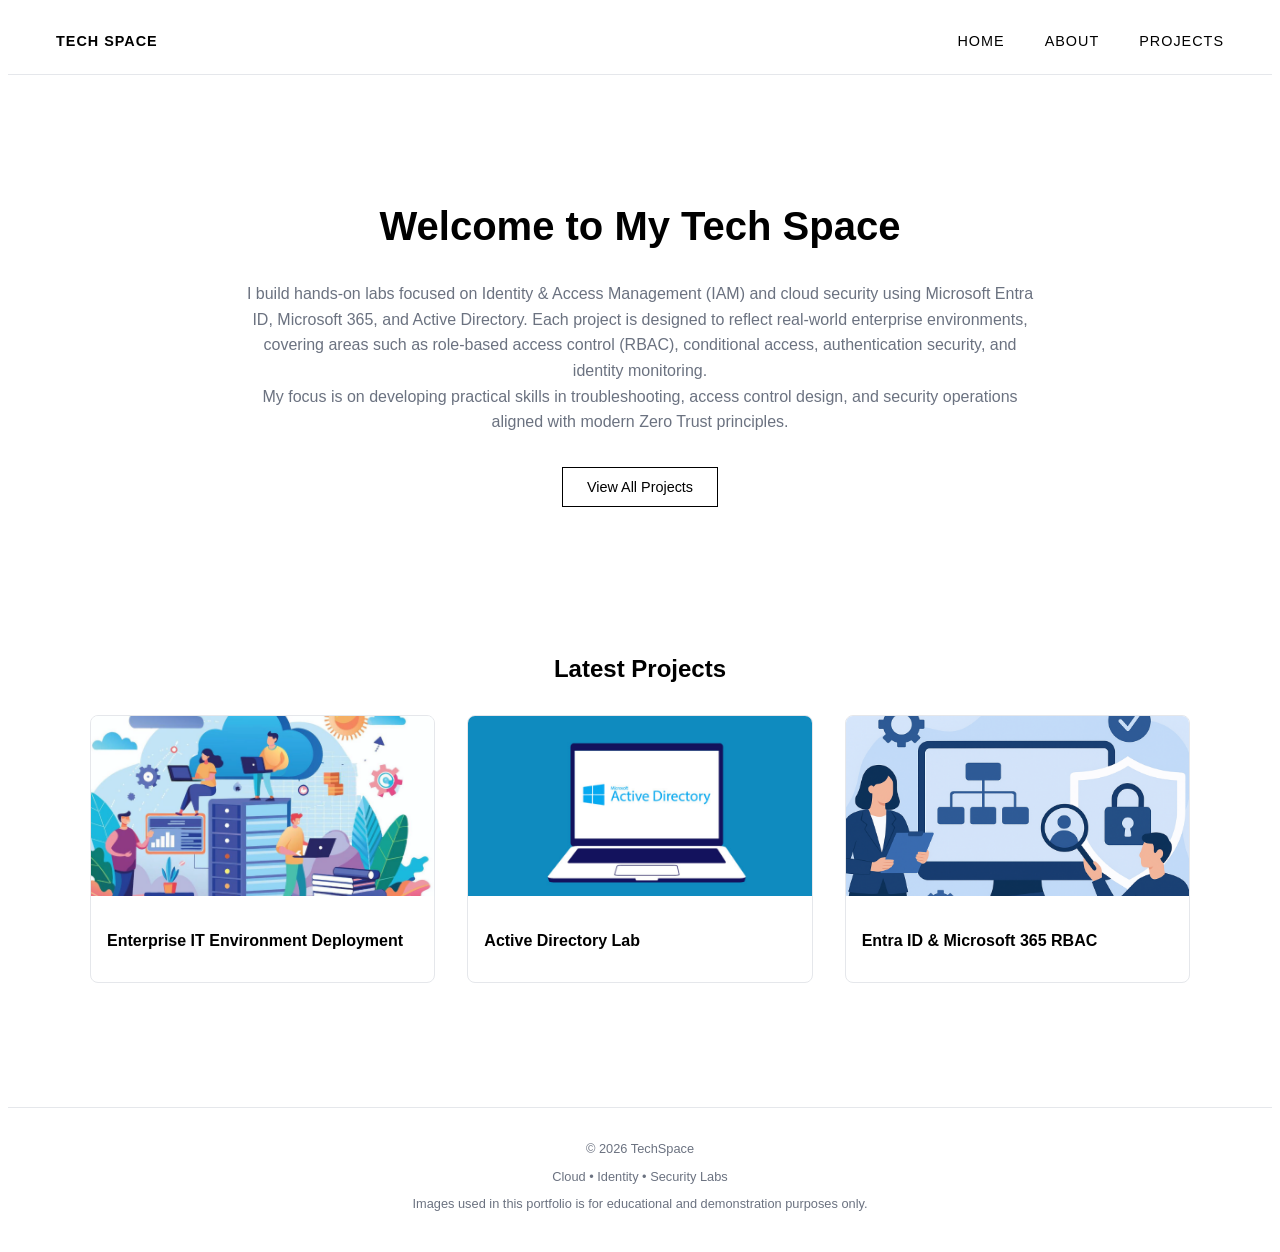
==== index.html @ bf812f7a "Update index.html" ====
<!DOCTYPE html>
<html lang="en">

<head>
  <meta charset="UTF-8">
  <meta name="viewport" content="width=device-width, initial-scale=1.0">
  <title>welcome to my tech space</title>
  <link rel="stylesheet" href="./css/style.css">
</head>

<body>


  <nav class="navbar">
    <div class="nav-container">

      <a href="index.html" class="logo">Tech Space</a>

      <ul>
        <li><a href="index.html">home</a></li>
        <li><a href="about.html">about</a></li>
        <li><a href="projects.html">projects</a></li>
        <!-- <li><a href="contact.html">contact</a></li> -->
      </ul>

    </div>
  </nav>



  <section class="home-hero">

    <h1 class="home-title">Welcome to My Tech Space</h1>

    <p class="home-intro">
    <p class="home-intro">
      I build hands-on labs focused on Identity & Access Management (IAM) and cloud security using Microsoft Entra ID,
      Microsoft 365, and Active Directory. Each project is designed to reflect real-world enterprise environments,
      covering areas such as role-based access control (RBAC), conditional access, authentication security, and identity
      monitoring.

      <br>My focus is on developing practical skills in troubleshooting, access control design, and security operations
      aligned with modern Zero Trust principles.
    </p>
    </p>

    <a href="projects.html" class="home-button">View All Projects</a>

  </section>


  <section class="home-projects">

    <h2>Latest Projects</h2>

    <div class="home-project-grid">

       <a href="enterprise-setup.html" class="home-project-card">
        <img src="./project cover/IT.png" alt="Enterprise IT Environment Deployment">
        <h3>Enterprise IT Environment Deployment</h3>
      </a>

      <a href="ad.html" class="home-project-card">
        <img src="./project cover/ad.png" alt="Active Directory">
        <h3>Active Directory Lab</h3>
      </a>

      <a href="m365.html" class="home-project-card">
        <img src="./project cover/rbac.png" alt="Microsoft Entra ID & Microsoft 365 Role-Based Access Control">
        <h3>Entra ID & Microsoft 365 RBAC</h3>
      </a>

      <!-- <a href="mfa.html" class="home-project-card">
        <img src="./mfa/img.png" alt="Multi-Factor Authentication (Entra ID)">
        <h3>Multi-Factor Authentication (Entra ID)</h3>
      </a> -->



    </div>

  </section>

  <footer class="site-footer">
    <p>© 2026 TechSpace</p>
    <p class="footer-sub">Cloud • Identity • Security Labs</p>
    <p class="site-disclaimer">
      Images used in this portfolio is for educational and demonstration purposes only.
  </footer>
</body>

</html>
---- css/style.css ----
header {
  font-size: 24px;
  text-align: center;
  padding: 10px;
}


/*footer*/
.site-footer {
  margin-top: 60px;
  padding: 20px;
  text-align: center;
  font-size: 0.8rem;
  color: #6b7280;
  border-top: 1px solid #e5e7eb;
}

/* NAVBAR */
.navbar {
  background-color: #ffffff;
  border-bottom: 1px solid #e5e7eb;
  padding: 1.5rem 3rem;
  position: sticky;
  top: 0;
  z-index: 100;
}

.nav-container {
  max-width: 1200px;
  margin: 0 auto;
  display: flex;
  justify-content: space-between;
  align-items: center;
}

/* Logo */
.logo {
  text-decoration: none;
  color: black;
  font-size: 1.2rem;
  font-weight: 600;
  letter-spacing: 1px;
}

/* Nav links */
.navbar ul {
  list-style: none;
  display: flex;
  gap: 2.5rem;
  margin: 0;
  padding: 0;
}

.navbar a {
  text-decoration: none;
  color: black;
  font-size: 0.9rem;
  letter-spacing: 1px;
  text-transform: uppercase;
  transition: 0.2s ease;
}

.navbar a:hover {
  opacity: 0.6;
}

.logo {
  font-weight: 700;
  font-size: 1.3rem;
  letter-spacing: 2px;
}



.grid-container {
  display: grid;
  grid-template-columns: repeat(4, 1fr);
  grid-template-rows: repeat(4, auto);
  gap: 20px;
  /* Adjust the space between grid items */
  padding: 10px;
}

.grid-item img {
  width: 100%;
  height: auto;
  display: block;
  border-radius: 8px;
  /* Optional: add rounded corners to images */
  border: 2px solid #333;
  /* This adds a 2px solid border around each image */
  padding: 5px;
  /* Optional: add padding inside the border */
}


.season-grid {
  display: grid;
  grid-template-columns: repeat(2, 1fr);
  gap: 20px;
  padding: 20px;
  text-align: center;
}

.season-box {
  padding: 10px;
  border-radius: 8px;
  /* overflow: hidden; */
  /* position: relative; */
  box-shadow: rgba(0, 0, 0, 0.15) 6px 8px 15px 0px;
}

.season-box:hover {
  box-shadow: rgba(255, 255, 255, 0.15)6px 8px 15px 0px;
}


h2 h1 {
  font-size: 6rem;
  font-family: Verdana;
  color: rgb(0, 0, 0);

}

.caption {
  position: absolute;
  bottom: 10px;
  left: 0;
  width: 100%;
  text-align: center;
  background-color: rgba(0, 0, 0, 0.5);
  color: rgb(255, 255, 255);
  padding: 5px 0;
  font-size: 18px;
  border-bottom-left-radius: 8px;
  border-bottom-right-radius: 8px;
}

.season-box a {
  text-decoration: none;
  color: #555;
}




/* callrules */
/* header */
.page-overview {
  max-width: 900px;
  margin: 2.5rem auto 2rem;
  padding-bottom: 1.5rem;
  border-bottom: 1px solid #e5e7eb;
}


.page-overview h1 {
  /* big title for call guide page */
  font-size: 2.2rem;
  font-weight: 600;
  color: #111827;
  margin-bottom: 0.8rem;
}

.page-overview p {
  font-size: 1rem;
  line-height: 1.6;
  color: #374151;
  margin-bottom: 0.75rem;
}

.overview-note {
  font-size: 0.85rem;
  color: #6b7280;
}


.recipes-title {
  /* section title for call handle gudie */
  text-align: center;
  margin-bottom: 2rem;
  font-size: 2.0rem;
}

.guide-container {
  display: grid;
  grid-template-columns: repeat(auto-fit, minmax(340px, 1fr));
  gap: 1.5rem;
  padding: 0 1rem;
}

.guide-card {
  background: #ffffff;
  border-radius: 12px;
  padding: 1.5rem;
  box-shadow: 0 8px 20px rgba(0, 0, 0, 0.08);
  transition: transform 0.2s ease, box-shadow 0.2s ease;
}

.guide-card:hover {
  transform: translateY(-5px);
  box-shadow: 0 12px 28px rgba(0, 0, 0, 0.12);

}

.guide-card h3 {
  margin-bottom: 0.75rem;
  color: #2c3e50;
}

.guide-card p {
  color: #555;
  line-height: 1.6;
  font-size: 0.95rem;
}

.bullets {
  color: #555;
  line-height: 1.6;
  font-size: 0.95rem;
}





/* Operating system */
.os-section {
  padding: 3rem 1rem;
  max-width: 1200px;
  margin: 0 auto;
}


.section-title {
  /* section title for OS */
  text-align: center;
  margin-bottom: 0.5rem;
  font-size: 2.0rem;
}

.section-intro {
  text-align: center;
  max-width: 720px;
  margin: 0 auto 2rem;
  color: #555;
  line-height: 1.6;
}

.os-subtitle {
  font-size: 1.4rem;
  margin-bottom: 1.5rem;
  color: #2c3e50;
}

/* Grid */
.os-grid {
  display: grid;
  grid-template-columns: repeat(auto-fit, minmax(260px, 1fr));
  gap: 1.75rem;
}

/* Card */
.os-card {
  background: #ffffff;
  border-radius: 14px;
  padding: 1.25rem;
  box-shadow: 0 8px 22px rgba(0, 0, 0, 0.08);
  transition: transform 0.2s ease, box-shadow 0.2s ease;
}

.os-card:hover {
  transform: translateY(-5px);
  box-shadow: 0 14px 30px rgba(0, 0, 0, 0.12);
}

.os-card img {
  width: 100%;
  border-radius: 10px;
  margin-bottom: 1rem;
}

.os-card h4 {
  margin-bottom: 0.5rem;
  color: #2c3e50;
}

.os-card p {
  font-size: 0.9rem;
  line-height: 1.6;
  color: #555;
  margin-bottom: 0.75rem;
}

/* Tag */
.os-tag {
  display: inline-block;
  font-size: 0.75rem;
  padding: 0.35rem 0.6rem;
  background: #ffffff;
  border-radius: 999px;
  color: #333;
}


/* mac os and ios */
/* Lists inside cards */
.os-list {
  margin: 0.75rem 0 0.75rem 1rem;
  padding: 0;
  font-size: 0.85rem;
  color: #555;
}

.os-list li {
  margin-bottom: 0.4rem;
  line-height: 1.4;
}

/* hardware */

.hardware-section {
  padding: 3rem 1rem;
  max-width: 1200px;
  margin: 0 auto;
}

.hardware-grid {
  display: grid;
  grid-template-columns: repeat(auto-fit, minmax(280px, 1fr));
  gap: 2rem;
}

/* Hardware card */
.hardware-card {
  background: #ffffff;
  border-radius: 16px;
  padding: 1.5rem;
  box-shadow: 0 10px 26px rgba(0, 0, 0, 0.08);
  transition: transform 0.2s ease, box-shadow 0.2s ease;
}

.hardware-card:hover {
  transform: translateY(-6px);
  box-shadow: 0 16px 34px rgba(0, 0, 0, 0.12);
}

.hardware-card img {
  width: 100%;
  border-radius: 12px;
  margin-bottom: 1rem;
}

.hardware-card h4 {
  margin-bottom: 0.6rem;
  color: #2c3e50;
}

.hardware-card p {
  font-size: 0.9rem;
  line-height: 1.6;
  color: #555;
  margin-bottom: 0.75rem;
}

/* Storage list */
.hardware-list {
  margin: 0.5rem 0 0 1.1rem;
  font-size: 0.9rem;
  color: #555;
}

.hardware-list li {
  margin-bottom: 0.5rem;
}


/* ticketing system */
.incident-section {
  padding: 3rem 1rem;
  max-width: 1200px;
  margin: 0 auto;
}

.incident-card {
  background: #ffffff;
  border-radius: 16px;
  padding: 2rem;
  box-shadow: 0 12px 30px rgba(0, 0, 0, 0.08);
}

.incident-title {
  margin-bottom: 1.5rem;
  color: #2c3e50;
}

/* Metadata grid */
.incident-grid {
  display: grid;
  grid-template-columns: repeat(auto-fit, minmax(240px, 1fr));
  gap: 0.75rem 1.5rem;
  font-size: 0.9rem;
  margin-bottom: 2rem;
}

/* Blocks */
.incident-block {
  margin-bottom: 1.8rem;
}

.incident-block h4 {
  margin-bottom: 0.4rem;
  color: #2c3e50;
}

.incident-block p,
.incident-block li {
  font-size: 0.9rem;
  line-height: 1.6;
  color: #555;
}

/* Lists */
.incident-block ul {
  margin-left: 1.2rem;
}

/* Special sections */
.customer-visible {
  background: #f3f9fb;
  padding: 1rem;
  border-radius: 12px;
}

.work-notes {
  background: #ebf8fd;
  padding: 1rem;
  border-radius: 12px;

}

.resolution {
  background: #eef9fd;
  padding: 1rem;
  border-radius: 12px;

}

/* Final state */
.incident-status {
  text-align: right;
  font-weight: 600;
}

.incident-status span {
  color: #118a5f;
}

.coming-soon {
  min-height: 60vh;
  display: flex;
  flex-direction: column;
  justify-content: center;
  align-items: center;
  text-align: center;
}

.coming-soon h1 {
  font-size: 3rem;
  font-weight: 600;
  letter-spacing: 2px;
  margin-bottom: 0.5rem;
}

.coming-soon p {
  font-size: 0.95rem;
  color: #6b7280;
}



/* active directory */


.ad-lab {
  max-width: 1000px;
  margin: 0 auto;
  padding: 4rem 1.5rem;
}

.lab-title {
  text-align: center;
  margin-bottom: 3rem;
  font-size: 2rem;
}

.lab-card {
  border: 1px solid #e5e7eb;
  border-radius: 8px;
  padding: 2rem;
  margin-bottom: 2.5rem;
  background: #ffffff;
  transition: 0.2s ease;
}

.lab-card:hover {
  box-shadow: 0 5px 20px rgba(0, 0, 0, 0.05);
}

.lab-card h2 {
  margin-bottom: 1rem;
  font-size: 1.3rem;
}

.lab-card p {
  margin-bottom: 1rem;
  line-height: 1.6;
  color: #374151;
}

.lab-gallery {
  display: grid;
  grid-template-columns: repeat(auto-fit, minmax(220px, 1fr));
  gap: 1rem;
  margin-top: 1rem;
}

.lab-gallery img {
  width: 100%;
  border-radius: 6px;
  border: 1px solid #e5e7eb;
}

code {
  display: inline-block;
  background: #f3f4f6;
  padding: 0.4rem 0.6rem;
  border-radius: 4px;
  font-size: 0.85rem;
  margin-right: 0.5rem;
}




/* 3-column layout */
.gpo-simple {
  display: grid;
  grid-template-columns: repeat(3, 1fr);
  gap: 1rem;
  margin: 1.5rem 0;
}

/* Individual box */
.gpo-item {
  border: 1px solid #e5e7eb;
  border-radius: 6px;
  padding: 1rem;
  background: #def8ff;
  min-height: 120px;
}


.gpo-item h4 {
  font-size: 0.95rem;
  margin-bottom: 0.5rem;
}

.gpo-item p {
  font-size: 0.9rem;
  color: #000000;
  line-height: 1.5;
}

/* Highlight box */
.gpo-highlight {
  background: #f3f4f6;
  padding: 0.7rem 1rem;
  border-radius: 6px;
  display: inline-block;
  margin: 1rem 0;
  font-weight: 500;
}

/* Responsive fallback */
@media (max-width: 900px) {
  .gpo-simple {
    grid-template-columns: 1fr;
  }
}


/* Lightbox background */
.lightbox {
  display: none;
  position: fixed;
  z-index: 999;
  padding-top: 60px;
  left: 0;
  top: 0;
  width: 100%;
  height: 100%;
  background-color: rgba(0, 0, 0, 0.85);
}

/* Enlarged image */
.lightbox-content {
  display: block;
  margin: auto;
  max-width: 85%;
  max-height: 80%;
  border-radius: 6px;
}

/* Close button */
.lightbox-close {
  position: absolute;
  top: 20px;
  right: 40px;
  color: #ffffff;
  font-size: 35px;
  font-weight: 300;
  cursor: pointer;
}

/* Cursor pointer on thumbnails */
.lab-gallery img {
  cursor: pointer;
  transition: 0.2s ease;
}

.lab-gallery img:hover {
  opacity: 0.85;
}


/*project section*/
.projects-page {
  max-width: 1100px;
  margin: 0 auto;
  padding: 4rem 1.5rem;
  text-align: center;
}

.projects-title {
  font-size: 2rem;
  margin-bottom: 0.5rem;
}

.projects-subtitle {
  color: #6b7280;
  font-size: 0.9rem;
  margin-bottom: 3rem;
}

.projects-grid {
  display: grid;
  grid-template-columns: repeat(auto-fit, minmax(250px, 1fr));
  gap: 2rem;
}

.project-card {
  text-decoration: none;
  color: black;
  border: 1px solid #e5e7eb;
  border-radius: 8px;
  overflow: hidden;
  transition: 0.3s ease;
  background: white;
}

.project-card img {
  width: 100%;
  height: 180px;
  object-fit: cover;
}

.project-card h3 {
  padding: 1rem;
  font-size: 1rem;
}

.project-card:hover {
  transform: translateY(-5px);
  box-shadow: 0 10px 25px rgba(0, 0, 0, 0.05);
}

.back-link {
  display: inline-block;
  margin-bottom: 2rem;
  font-size: 0.85rem;
  text-decoration: none;
  color: #6b7280;
}

.back-link:hover {
  color: black;
}






/* back to project */
.back-link {
  display: inline-block;
  margin-bottom: 2rem;
  font-size: 0.85rem;
  text-decoration: none;
  color: #6b7280;
  transition: 0.2s ease;
}

.back-link:hover {
  color: black;
}

/*home page*/
/* HERO SECTION */
.home-hero {
  text-align: center;
  padding: 6rem 1.5rem 4rem 1.5rem;
  max-width: 800px;
  margin: 0 auto;
}

.home-title {
  font-size: 2.5rem;
  margin-bottom: 1rem;
}

.home-intro {
  font-size: 1rem;
  color: #6b7280;
  line-height: 1.6;
  margin-bottom: 2rem;
}

.home-button {
  display: inline-block;
  padding: 0.7rem 1.5rem;
  border: 1px solid black;
  text-decoration: none;
  color: black;
  font-size: 0.9rem;
  transition: 0.2s ease;
}

.home-button:hover {
  background: black;
  color: white;
}

/* LATEST PROJECTS */
.home-projects {
  max-width: 1100px;
  margin: 0 auto;
  padding: 4rem 1.5rem;
}

.home-projects h2 {
  text-align: center;
  margin-bottom: 2rem;
}

.home-project-grid {
  display: grid;
  grid-template-columns: repeat(auto-fit, minmax(250px, 1fr));
  gap: 2rem;
}

.home-project-card {
  text-decoration: none;
  color: black;
  border: 1px solid #e5e7eb;
  border-radius: 8px;
  overflow: hidden;
  transition: 0.25s ease;
  background: white;
}

.home-project-card img {
  width: 100%;
  height: 180px;
  object-fit: cover;
}

.home-project-card h3 {
  padding: 1rem;
  font-size: 1rem;
}

.home-project-card:hover {
  transform: translateY(-5px);
  box-shadow: 0 10px 20px rgba(0, 0, 0, 0.05);
}






/*mfa*/
.project-container {
  max-width: 1000px;
  margin: auto;
  padding: 3rem 1.5rem;
}

.project-title {
  font-size: 2rem;
  margin-bottom: 1rem;
}

.project-intro {
  color: #6b7280;
  margin-bottom: 5px;
  /* controls space under paragraph */
  line-height: 1.6;
}

.project-section h2 {
  margin-top: 0;
  /* removes extra space above heading */
}

.project-card {
  background: white;
  border: 1px solid #e5e7eb;
  border-radius: 8px;
  padding: 2rem;
  margin-bottom: 2rem;
}

.security-list {
  padding-left: 1.2rem;
  line-height: 1.7;
}

.steps-list {
  padding-left: 1.2rem;
  line-height: 1.7;
}

.mfa-grid {
  display: grid;
  grid-template-columns: repeat(3, 1fr);
  gap: 1rem;
  margin-top: 1rem;
}

.mfa-box {
  border: 1px solid #e5e7eb;
  padding: 1rem;
  border-radius: 6px;
  background: #fafafa;
}




/* BIG OUTER CARD */
.mfa-section {
  max-width: 900px;
  margin: 30px auto;
  padding: 25px;
  background: white;
  border: 1px solid #e5e7eb;
  border-radius: 12px;
}

/* GRID INSIDE CARD */
.mfa-gallery {
  display: grid;
  grid-template-columns: repeat(auto-fit, minmax(220px, 1fr));
  gap: 20px;
  margin-top: 15px;
}

/* SMALL CARD (each image) */
.mfa-card {
  background: #ffffff;
  border: 1px solid #e5e7eb;
  border-radius: 10px;
  padding: 12px;
  transition: 0.2s ease;
}

.mfa-card:hover {
  transform: translateY(-4px);
  box-shadow: 0 10px 20px rgba(0, 0, 0, 0.06);
}

/* IMAGE */
.mfa-card img {
  width: 100%;
  height: 180px;
  object-fit: cover;
  border-radius: 6px;
  display: block;
}

/* CAPTION */
.mfa-caption {
  font-size: 0.85rem;
  color: #6b7280;
  margin-top: 8px;
  text-align: center;
  line-height: 1.4;
}






/* MS365 PAGE */

/* Fix spacing between intro and first section */
.project-container {
  margin-bottom: 10px;
}

.project-section:first-of-type {
  margin-top: 10px;
}

/* Role cards */
.role-grid {
  display: grid;
  grid-template-columns: repeat(4, 1fr);
  gap: 15px;
  margin-top: 20px;
}

.role-card {
  border: 1px solid #e5e7eb;
  padding: 15px;
  border-radius: 8px;
  background: white;
}

.role-card h4 {
  margin-bottom: 5px;
}

/* Scenario box */
.scenario-box {
  border: 1px solid #e5e7eb;
  padding: 20px;
  border-radius: 8px;
  background: #f9fafb;
  text-align: center;
  line-height: 1.8;
  margin-top: 20px;
}

/* Images */
.lab-gallery img {
  width: 100%;
  max-width: 700px;
  height: auto;
  display: block;
  margin: 0 auto;
  object-fit: cover;
  border-radius: 6px;
}

/* Section layout */
.project-section {
  max-width: 950px;
  margin: 60px auto;
  padding: 0 20px;
}

.project-section p {
  max-width: 800px;
  line-height: 1.6;
}


figcaption {
  text-align: center;
  color: #374151;
  font-size: 0.9rem;
  margin-top: 8px;
  background: #f9fafb;
  padding: 6px 10px;
  border-radius: 6px;
  display: inline-block;
}










/* BACKGROUND */
body {
  background: #ffffff;
  font-family: Arial, sans-serif;
}


/* HEADER */
.project-container {
  max-width: 900px;
  margin: 60px auto 20px;
  padding: 0 20px;
}

.project-title {
  font-size: 2rem;
  margin-bottom: 10px;
}

.project-intro {
  color: #6b7280;
  line-height: 1.6;
}


/* SECTION CARDS */
.project-section {
  max-width: 900px;
  margin: 20px auto;
  padding: 25px;
  background: white;
  border: 1px solid #e5e7eb;
  border-radius: 12px;
}


/* TITLES */
.project-section h2 {
  margin-bottom: 15px;
}


/* LISTS */
.bullet-list {
  padding-left: 18px;
  line-height: 1.6;
}

.bullet-list li {
  margin-bottom: 6px;
}


/* ROLE GRID */
.role-grid {
  display: grid;
  grid-template-columns: repeat(auto-fit, minmax(220px, 1fr));
  gap: 15px;
  margin-top: 15px;
}

.role-card {
  border: 1px solid #e5e7eb;
  padding: 15px;
  border-radius: 8px;
  background: #fafafa;
}


/* POLICY BOX */
.policy-box {
  border: 1px solid #e5e7eb;
  padding: 15px;
  border-radius: 8px;
  background: #f3f4f6;
  line-height: 1.8;
}


/* IMAGE GRID */
.lab-gallery {
  margin-top: 15px;
  display: grid;
  grid-template-columns: repeat(auto-fit, minmax(220px, 1fr));
  gap: 15px;
}


/* IMAGES */
.lab-gallery img {
  width: 100%;
  height: 200px;
  object-fit: cover;
  border-radius: 8px;
  cursor: pointer;
  transition: 0.2s;
}

.lab-gallery img:hover {
  transform: scale(1.03);
}


/* BACK LINK */
.back-link {
  display: inline-block;
  margin-bottom: 20px;
  text-decoration: none;
  color: black;
}



/*About Page*/

/* =========================
   ABOUT PAGE (ISOLATED)
========================= */

.about-page {
  max-width: 900px;
  margin: 0 auto;
  padding: 4rem 1.5rem;
}

/* HERO */
.about-hero {
  text-align: center;
  margin-bottom: 3rem;
}

.about-title {
  font-size: 2.5rem;
  font-weight: 600;
  letter-spacing: 1px;
  margin-bottom: 0.5rem;
}

.about-subtitle {
  font-size: 0.9rem;
  color: #9ca3af;
  /* soft gray */
  letter-spacing: 1px;
}

/* MAIN CARD */
.about-card {
  background: #ffffff;
  border: 1px solid #f1f1f1;
  border-radius: 14px;
  padding: 2rem;
  margin-bottom: 3rem;
  box-shadow: 0 10px 30px rgba(0, 0, 0, 0.04);
}

.about-text {
  color: #4b5563;
  line-height: 1.7;
  margin-bottom: 1rem;
  font-size: 0.95rem;
}

/* SECTION TITLE */
.about-section-title {
  text-align: center;
  margin-bottom: 1.5rem;
  font-size: 1.2rem;
  letter-spacing: 1px;
}

/* SKILLS GRID */
.about-skill-grid {
  display: grid;
  grid-template-columns: repeat(auto-fit, minmax(160px, 1fr));
  gap: 12px;
}

/* SKILL TAGS */
.about-skill {
  border: 1px solid #e5e7eb;
  padding: 0.6rem;
  border-radius: 999px;
  text-align: center;
  font-size: 0.8rem;
  background: #fafafa;
  transition: 0.2s ease;
}

/* subtle hover (classy, not loud) */
.about-skill:hover {
  background: #f3f4f6;
}



/*contact page*/
.contact-page {
  max-width: 700px;
  margin: 0 auto;
  padding: 4rem 1.5rem;
  text-align: center;
}

.contact-title {
  font-size: 2rem;
  margin-bottom: 1rem;
}

.contact-intro {
  color: #6b7280;
  margin-bottom: 2rem;
}

.contact-card {
  border: 1px solid #e5e7eb;
  border-radius: 12px;
  padding: 2rem;
  background: white;
}



/* dynamic and assigned */
/* Security Group Cards */
.membership-grid{
    display:grid;
    grid-template-columns:repeat(auto-fit,minmax(280px,1fr));
    gap:20px;
    margin:25px 0;
}

.membership-box{
    background:#f9fafb;
    border:1px solid #e5e7eb;
    border-radius:10px;
    padding:20px;
    transition:.25s ease;
}

.membership-box:hover{
    transform:translateY(-3px);
    box-shadow:0 10px 20px rgba(0,0,0,.05);
}

.membership-box h3{
    margin-bottom:10px;
}

.membership-box p{
    margin:0;
    line-height:1.6;
}
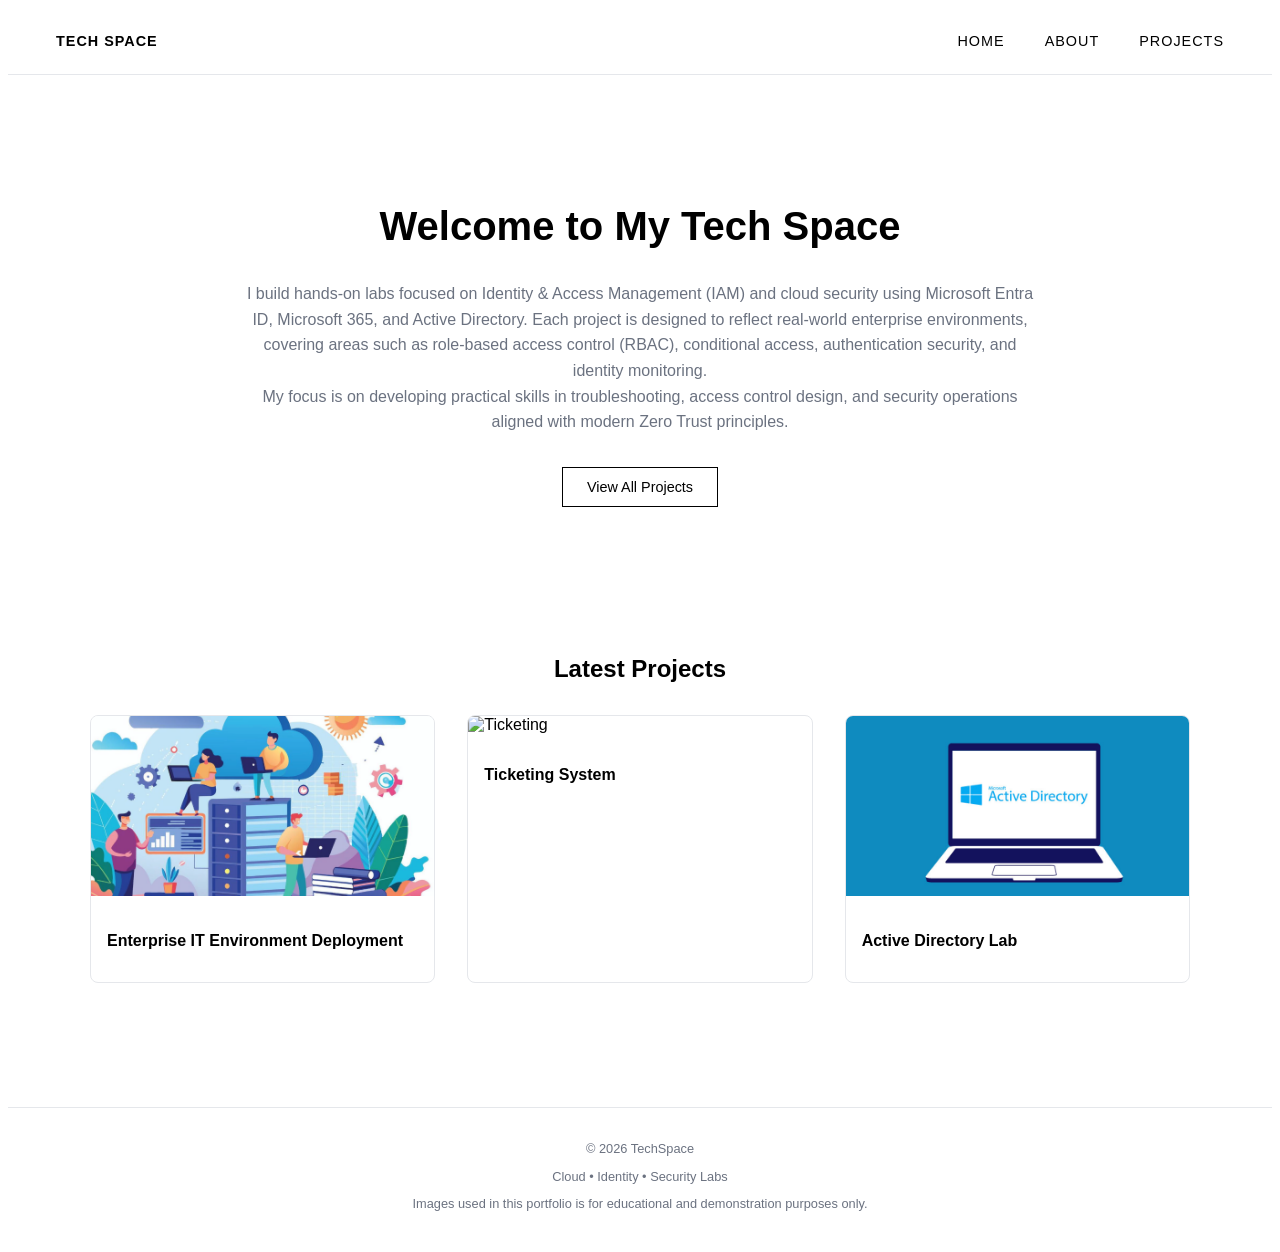
==== commit 15b88d05: "Update index.html" ====
--- a/index.html
+++ b/index.html
@@ -60,15 +60,21 @@
         <h3>Enterprise IT Environment Deployment</h3>
       </a>
 
+        <a href="spiceworks.html" class="home-project-card">
+        <img src="./project cover/tksys.png" alt="Ticketing">
+        <h3>Ticketing System</h3>
+      </a>
+      
+
       <a href="ad.html" class="home-project-card">
         <img src="./project cover/ad.png" alt="Active Directory">
         <h3>Active Directory Lab</h3>
       </a>
 
-      <a href="m365.html" class="home-project-card">
+      <!-- <a href="m365.html" class="home-project-card">
         <img src="./project cover/rbac.png" alt="Microsoft Entra ID & Microsoft 365 Role-Based Access Control">
         <h3>Entra ID & Microsoft 365 RBAC</h3>
-      </a>
+      </a> -->
 
       <!-- <a href="mfa.html" class="home-project-card">
         <img src="./mfa/img.png" alt="Multi-Factor Authentication (Entra ID)">
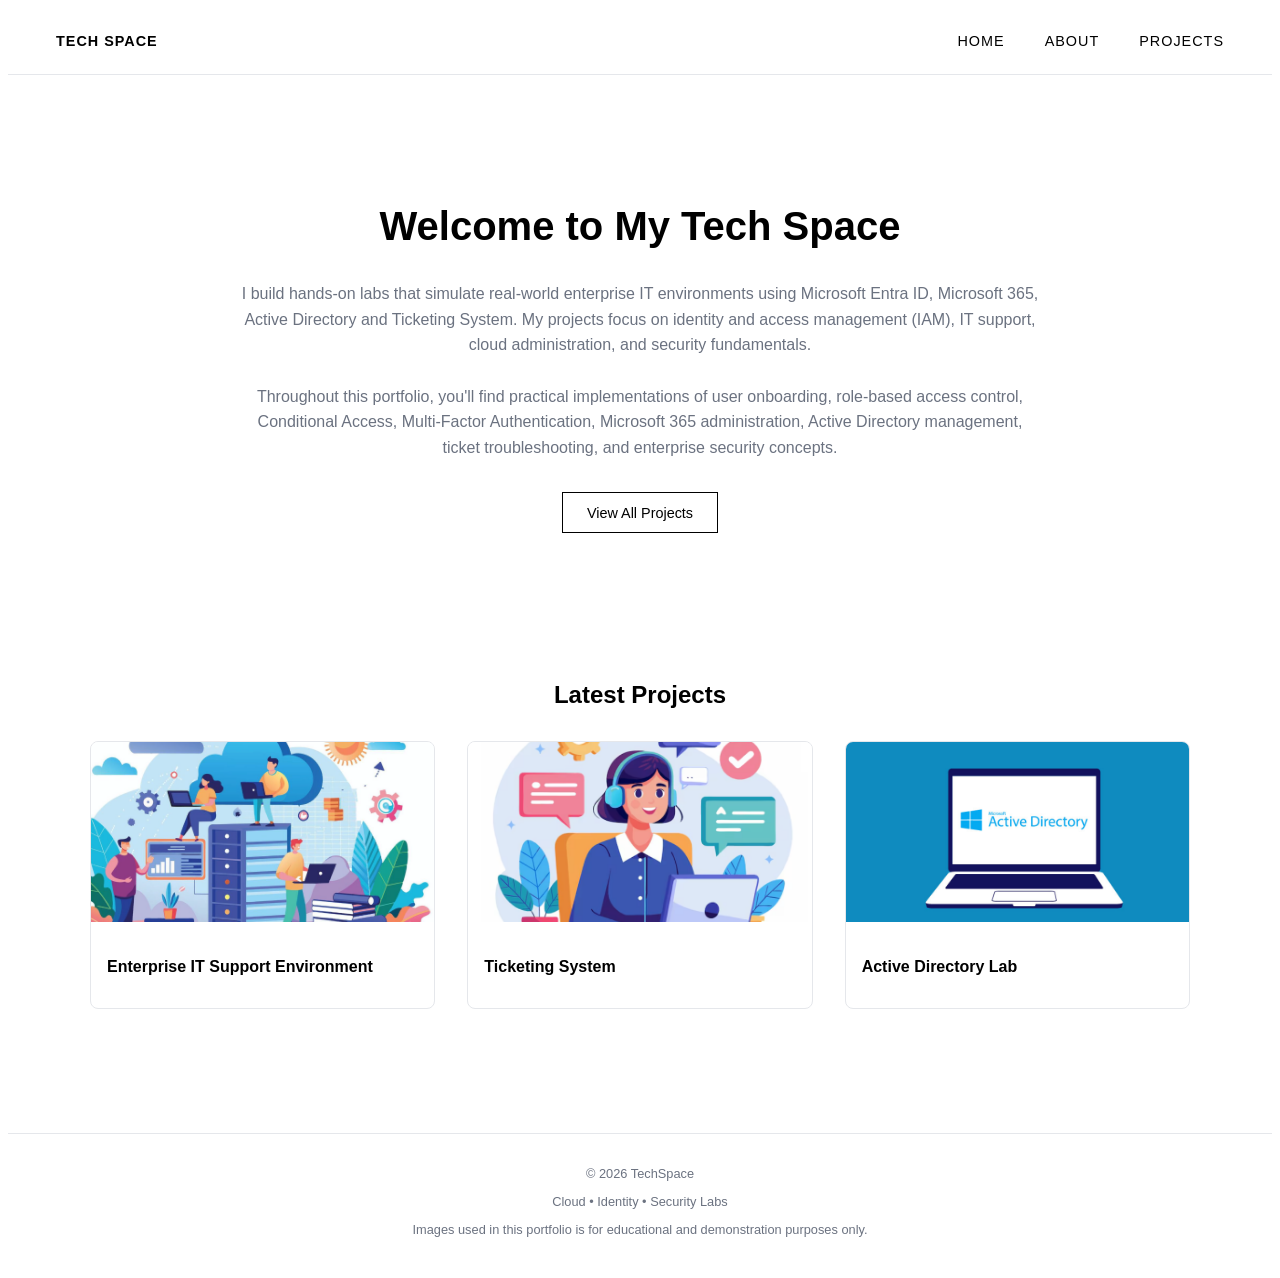
==== commit fddf8958: "Update index.html" ====
--- a/index.html
+++ b/index.html
@@ -32,7 +32,7 @@
 
     <h1 class="home-title">Welcome to My Tech Space</h1>
 
-    <p class="home-intro">
+    <!-- <p class="home-intro">
     <p class="home-intro">
       I build hands-on labs focused on Identity & Access Management (IAM) and cloud security using Microsoft Entra ID,
       Microsoft 365, and Active Directory. Each project is designed to reflect real-world enterprise environments,
@@ -42,8 +42,21 @@
       <br>My focus is on developing practical skills in troubleshooting, access control design, and security operations
       aligned with modern Zero Trust principles.
     </p>
+    </p> -->
+    
+ <p class="home-intro">
+    <p class="home-intro">
+      I build hands-on labs that simulate real-world enterprise IT environments using Microsoft Entra ID, Microsoft 365,
+      Active Directory and Ticketing System. My projects focus on identity and access management (IAM), IT support, cloud
+      administration, and security fundamentals.
+<br>
+
+      <br>Throughout this portfolio, you'll find practical implementations of user onboarding, role-based access control, Conditional Access, Multi-Factor Authentication, Microsoft 365 administration, Active Directory
+      management, ticket troubleshooting, and enterprise security concepts.
+<br>
     </p>
-
+    </p>
+    
     <a href="projects.html" class="home-button">View All Projects</a>
 
   </section>
@@ -55,9 +68,9 @@
 
     <div class="home-project-grid">
 
-       <a href="enterprise-setup.html" class="home-project-card">
+        <a href="enterprise-setup.html" class="home-project-card">
         <img src="./project cover/IT.png" alt="Enterprise IT Environment Deployment">
-        <h3>Enterprise IT Environment Deployment</h3>
+        <h3>Enterprise IT Support Environment</h3>
       </a>
 
         <a href="spiceworks.html" class="home-project-card">
--- a/css/style.css
+++ b/css/style.css
@@ -1252,3 +1252,101 @@
     margin:0;
     line-height:1.6;
 }
+
+
+
+/* spiceworks code */
+.lab-gallery figure {
+    margin: 0;
+    text-align: center;
+}
+
+.lab-gallery figcaption {
+    margin-top: 8px;
+    font-size: 0.9rem;
+    color: #6b7280;
+    line-height: 1.5;
+}
+
+
+/* spiceworks */
+
+/* Big outer card */
+.ticket-classification-card{
+    background:#fff;
+    border:1px solid #e5e7eb;
+    border-radius:12px;
+    padding:30px;
+    margin-top:20px;
+}
+
+/* Two-column layout */
+.ticket-columns{
+    display:grid;
+    grid-template-columns:1fr 1.2fr;
+    gap:35px;
+    align-items:start;
+}
+
+/* Left mini cards */
+.ticket-category-grid{
+    display:grid;
+    grid-template-columns:repeat(2,1fr);
+    gap:16px;
+    margin-top:15px;
+}
+
+/* Right table */
+.priority-table{
+    width:100%;
+    border-collapse:collapse;
+    margin-top:15px;
+}
+
+.priority-table th,
+.priority-table td{
+    border:1px solid #e5e7eb;
+    padding:14px;
+    text-align:left;
+    vertical-align:top;
+}
+
+.priority-table th{
+    background:#f8fafc;
+}
+
+/* Responsive */
+@media (max-width:900px){
+
+.ticket-columns{
+    grid-template-columns:1fr;
+}
+
+.ticket-category-grid{
+    grid-template-columns:1fr;
+}
+
+}
+
+.project-btn{
+    display:inline-block;
+    padding:12px 22px;
+    background:#bfe2ff;
+    color:#ffffff;
+    text-decoration:none;
+    border-radius:8px;
+    transition:.2s;
+    display: inline-block;
+
+}
+
+.project-btn:hover{
+    background:#90c9f9;
+
+}
+
+.button-wrapper {
+    text-align: center;
+    margin-top: 25px;
+}
+
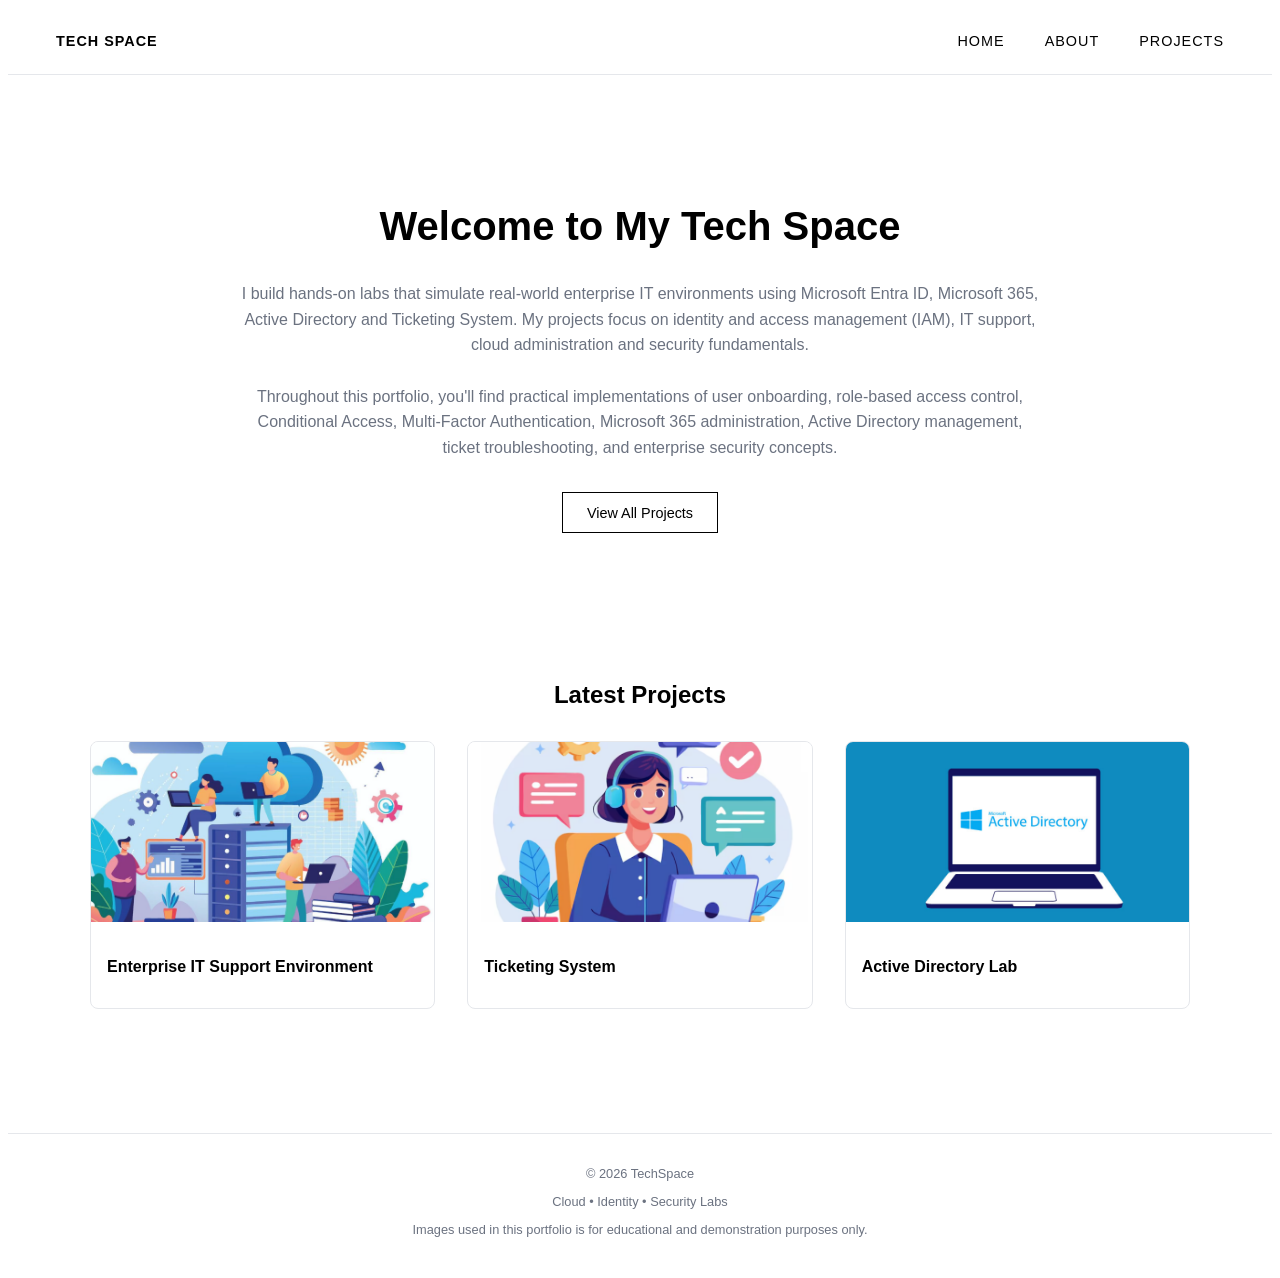
==== commit a3792236: "Update index.html" ====
--- a/index.html
+++ b/index.html
@@ -36,7 +36,7 @@
     <p class="home-intro">
       I build hands-on labs focused on Identity & Access Management (IAM) and cloud security using Microsoft Entra ID,
       Microsoft 365, and Active Directory. Each project is designed to reflect real-world enterprise environments,
-      covering areas such as role-based access control (RBAC), conditional access, authentication security, and identity
+      covering areas such as role-based access control, conditional access, authentication security, and identity
       monitoring.
 
       <br>My focus is on developing practical skills in troubleshooting, access control design, and security operations
@@ -48,7 +48,7 @@
     <p class="home-intro">
       I build hands-on labs that simulate real-world enterprise IT environments using Microsoft Entra ID, Microsoft 365,
       Active Directory and Ticketing System. My projects focus on identity and access management (IAM), IT support, cloud
-      administration, and security fundamentals.
+      administration and security fundamentals.
 <br>
 
       <br>Throughout this portfolio, you'll find practical implementations of user onboarding, role-based access control, Conditional Access, Multi-Factor Authentication, Microsoft 365 administration, Active Directory
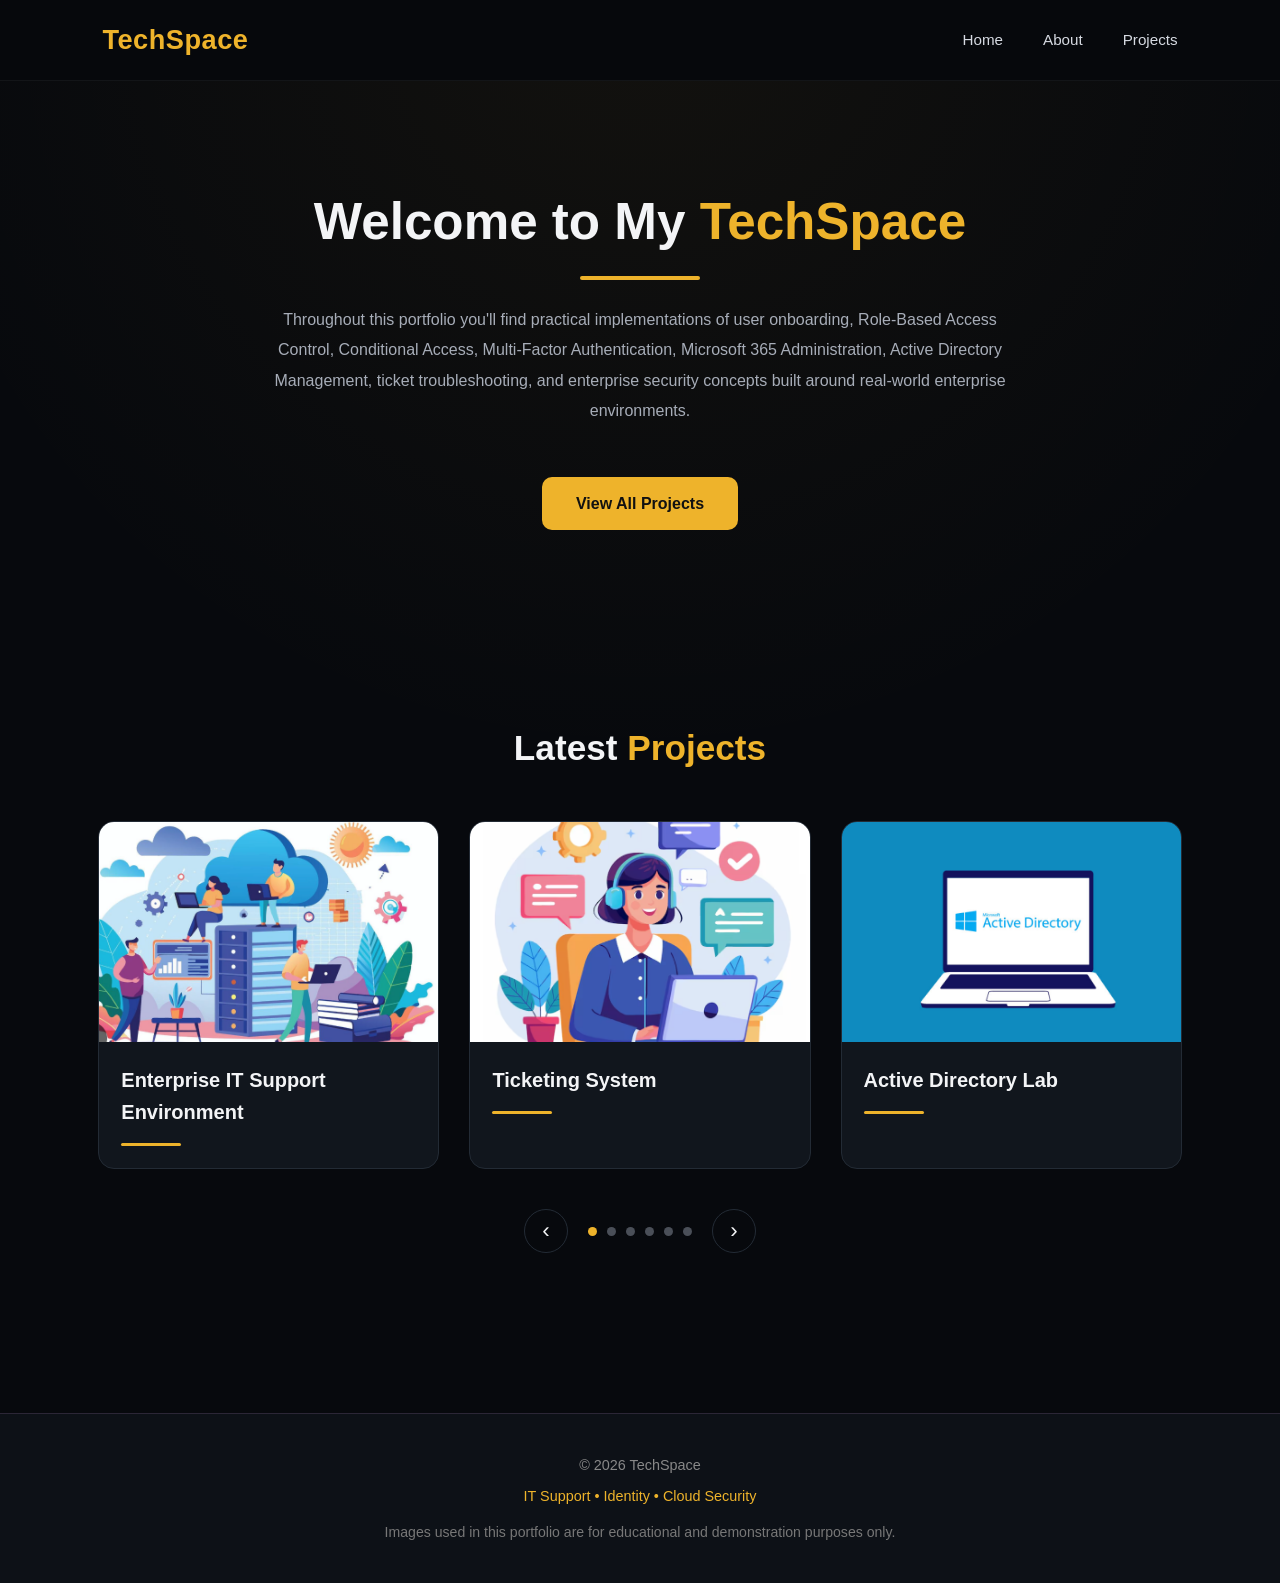
==== commit 80f7440f: "Update index.html" ====
--- a/index.html
+++ b/index.html
@@ -2,110 +2,262 @@
 <html lang="en">
 
 <head>
-  <meta charset="UTF-8">
-  <meta name="viewport" content="width=device-width, initial-scale=1.0">
-  <title>welcome to my tech space</title>
-  <link rel="stylesheet" href="./css/style.css">
+
+    <meta charset="UTF-8">
+    <meta name="viewport" content="width=device-width, initial-scale=1.0">
+
+    <title>Tech Space</title>
+
+    <link rel="stylesheet" href="css/style.css">
+
+    <!-- <link href="https://fonts.googleapis.com/css2?family=Cormorant+Garamond:wght@500;600;700&family=Inter:wght@300;400;500;600&display=swap" rel="stylesheet"> -->
+<link href="https://fonts.googleapis.com/css2?family=Inter:wght@300;400;500;600;700&family=Space+Grotesk:wght@400;500;600;700&display=swap" rel="stylesheet">
 </head>
 
 <body>
 
-
-  <nav class="navbar">
-    <div class="nav-container">
-
-      <a href="index.html" class="logo">Tech Space</a>
-
-      <ul>
-        <li><a href="index.html">home</a></li>
-        <li><a href="about.html">about</a></li>
-        <li><a href="projects.html">projects</a></li>
-        <!-- <li><a href="contact.html">contact</a></li> -->
-      </ul>
-
-    </div>
-  </nav>
-
-
-
-  <section class="home-hero">
-
-    <h1 class="home-title">Welcome to My Tech Space</h1>
-
-    <!-- <p class="home-intro">
-    <p class="home-intro">
-      I build hands-on labs focused on Identity & Access Management (IAM) and cloud security using Microsoft Entra ID,
-      Microsoft 365, and Active Directory. Each project is designed to reflect real-world enterprise environments,
-      covering areas such as role-based access control, conditional access, authentication security, and identity
-      monitoring.
-
-      <br>My focus is on developing practical skills in troubleshooting, access control design, and security operations
-      aligned with modern Zero Trust principles.
+<header class="navbar">
+
+    <!-- <a href="index.html" class="logo">TechSpace</a> -->
+<a href="index.html" class="logo">
+Tech<span>Space</span>
+</a>
+    <nav>
+
+        <ul>
+
+            <li><a href="index.html">Home</a></li>
+
+            <li><a href="about.html">About</a></li>
+
+            <li><a href="projects.html">Projects</a></li>
+
+        </ul>
+
+    </nav>
+
+</header>
+
+
+<main>
+
+<section class="hero">
+
+<h1 class="home-title">
+Welcome to My <span class="gold-text">TechSpace</span>
+</h1>
+
+<p class="home-intro">
+
+Throughout this portfolio you'll find practical implementations of user onboarding,
+Role-Based Access Control, Conditional Access, Multi-Factor Authentication,
+Microsoft 365 Administration, Active Directory Management, ticket troubleshooting,
+and enterprise security concepts built around real-world enterprise environments.
+
+</p>
+
+<div class="button-container">
+
+<a href="projects.html" class="home-button">
+View All Projects
+</a>
+
+</div>
+
+</section>
+
+
+
+
+
+
+
+
+
+
+
+<!-- 
+<section class="latest-projects">
+
+<h2 class="section-title">
+    Latest <span class="gold-text">Projects</span>
+</h2>
+<div class="home-project-grid">
+
+
+<a href="enterprise-setup.html" class="home-project-card">
+
+<img src="./project cover/IT.png">
+
+<h3>Enterprise IT Support Environment</h3>
+
+</a>
+
+
+<a href="spiceworks.html" class="home-project-card">
+
+<img src="./project cover/tksys.png">
+
+<h3>Ticketing System</h3>
+
+</a>
+
+
+<a href="ad.html" class="home-project-card">
+
+<img src="./project cover/ad.png">
+
+<h3>Active Directory Lab</h3>
+
+</a>
+
+</div>
+
+</section> -->
+ 
+
+
+
+
+
+
+
+
+
+<section class="latest-projects">
+
+    <h2 class="section-title">
+        Latest <span class="gold-text">Projects</span>
+    </h2>
+
+    <div class="project-slider-viewport">
+        <div class="project-slider-track" id="projectTrack"></div>
+    </div>
+
+    <div class="slider-controls">
+
+        <button class="slider-arrow" id="prevProject">&#8249;</button>
+
+        <div class="slider-dots" id="projectDots"></div>
+
+        <button class="slider-arrow" id="nextProject">&#8250;</button>
+
+    </div>
+
+</section>
+
+
+<!-- technical skills -->
+<!-- <section class="skills-section">
+
+    <h2>Technical Skills</h2>
+
+   <div class="skills-grid">
+
+    <div class="skill-card">
+        <h3>IT Support & Ticketing</h3>
+        <p>
+            Spiceworks ITSM,
+        Ticket Lifecycle Management,
+        Troubleshooting,
+        Customer Service,
+        Documentation
+        </p>
+    </div>
+
+    <div class="skill-card">
+        <h3>Identity & Access Management</h3>
+        <p>
+            Microsoft Entra ID,
+            Role-Based Access Control (RBAC),
+            Conditional Access,
+            Multi-Factor Authentication (MFA),
+            Least Privilege
+        </p>
+    </div>
+
+    <div class="skill-card">
+        <h3>Microsoft 365 Administration</h3>
+        <p>
+            Microsoft 365 Admin Center,
+            Exchange Online,
+            Shared Mailboxes,
+            User Provisioning & Licensing
+        </p>
+    </div>
+
+    <div class="skill-card">
+        <h3>Windows Server & Active Directory</h3>
+        <p>
+            Active Directory Domain Services,
+            Organizational Units,
+            Group Policy (GPO),
+            DNS,
+        </p>
+    </div>
+
+    <div class="skill-card">
+        <h3>Cloud & Security</h3>
+        <p>
+            Zero Trust Principles,
+            Identity Protection,
+            Authentication Strength,
+            Security & Audit Logs
+        </p>
+    </div>
+
+</div>
+
+</section>
+ -->
+
+
+<!-- certs -->
+<!-- <section class="certifications-section">
+
+    <h2>Certifications</h2>
+
+    <div class="cert-grid">
+
+      <div class="cert-card">
+    <h3>Google IT Support</h3>
+    <span>Completed</span>
+</div>
+
+<div class="cert-card">
+    <h3>Microsoft SC-300</h3>
+    <span>In Progress</span>
+</div>
+
+    </div>
+
+</section> -->
+
+</main>
+
+
+
+
+
+
+
+
+
+
+
+<footer class="site-footer">
+    <p>© 2026 TechSpace</p>
+    <p class="footer-sub">IT Support • Identity • Cloud Security</p>
+    <p class="site-disclaimer">
+        Images used in this portfolio are for educational and demonstration purposes only.
     </p>
-    </p> -->
-    
- <p class="home-intro">
-    <p class="home-intro">
-      I build hands-on labs that simulate real-world enterprise IT environments using Microsoft Entra ID, Microsoft 365,
-      Active Directory and Ticketing System. My projects focus on identity and access management (IAM), IT support, cloud
-      administration and security fundamentals.
-<br>
-
-      <br>Throughout this portfolio, you'll find practical implementations of user onboarding, role-based access control, Conditional Access, Multi-Factor Authentication, Microsoft 365 administration, Active Directory
-      management, ticket troubleshooting, and enterprise security concepts.
-<br>
-    </p>
-    </p>
-    
-    <a href="projects.html" class="home-button">View All Projects</a>
-
-  </section>
-
-
-  <section class="home-projects">
-
-    <h2>Latest Projects</h2>
-
-    <div class="home-project-grid">
-
-        <a href="enterprise-setup.html" class="home-project-card">
-        <img src="./project cover/IT.png" alt="Enterprise IT Environment Deployment">
-        <h3>Enterprise IT Support Environment</h3>
-      </a>
-
-        <a href="spiceworks.html" class="home-project-card">
-        <img src="./project cover/tksys.png" alt="Ticketing">
-        <h3>Ticketing System</h3>
-      </a>
-      
-
-      <a href="ad.html" class="home-project-card">
-        <img src="./project cover/ad.png" alt="Active Directory">
-        <h3>Active Directory Lab</h3>
-      </a>
-
-      <!-- <a href="m365.html" class="home-project-card">
-        <img src="./project cover/rbac.png" alt="Microsoft Entra ID & Microsoft 365 Role-Based Access Control">
-        <h3>Entra ID & Microsoft 365 RBAC</h3>
-      </a> -->
-
-      <!-- <a href="mfa.html" class="home-project-card">
-        <img src="./mfa/img.png" alt="Multi-Factor Authentication (Entra ID)">
-        <h3>Multi-Factor Authentication (Entra ID)</h3>
-      </a> -->
-
-
-
-    </div>
-
-  </section>
-
-  <footer class="site-footer">
-    <p>© 2026 TechSpace</p>
-    <p class="footer-sub">Cloud • Identity • Security Labs</p>
-    <p class="site-disclaimer">
-      Images used in this portfolio is for educational and demonstration purposes only.
-  </footer>
+</footer>
+
+
+    <div id="lightbox" class="lightbox">
+        <span class="lightbox-close">&times;</span>
+        <img class="lightbox-content" id="lightbox-img">
+    </div>
+
+    <script src="./js/script.js"></script>
 </body>
-
-</html>
--- a/css/style.css
+++ b/css/style.css
@@ -1,1352 +1,1993 @@
-header {
-  font-size: 24px;
-  text-align: center;
-  padding: 10px;
-}
-
-
-/*footer*/
-.site-footer {
-  margin-top: 60px;
-  padding: 20px;
-  text-align: center;
-  font-size: 0.8rem;
-  color: #6b7280;
-  border-top: 1px solid #e5e7eb;
-}
-
-/* NAVBAR */
-.navbar {
-  background-color: #ffffff;
-  border-bottom: 1px solid #e5e7eb;
-  padding: 1.5rem 3rem;
-  position: sticky;
-  top: 0;
-  z-index: 100;
-}
-
-.nav-container {
-  max-width: 1200px;
-  margin: 0 auto;
-  display: flex;
-  justify-content: space-between;
-  align-items: center;
-}
-
-/* Logo */
-.logo {
-  text-decoration: none;
-  color: black;
-  font-size: 1.2rem;
-  font-weight: 600;
-  letter-spacing: 1px;
-}
-
-/* Nav links */
-.navbar ul {
-  list-style: none;
-  display: flex;
-  gap: 2.5rem;
-  margin: 0;
-  padding: 0;
-}
-
-.navbar a {
-  text-decoration: none;
-  color: black;
-  font-size: 0.9rem;
-  letter-spacing: 1px;
-  text-transform: uppercase;
-  transition: 0.2s ease;
-}
-
-.navbar a:hover {
-  opacity: 0.6;
-}
-
-.logo {
-  font-weight: 700;
-  font-size: 1.3rem;
-  letter-spacing: 2px;
-}
-
-
-
-.grid-container {
-  display: grid;
-  grid-template-columns: repeat(4, 1fr);
-  grid-template-rows: repeat(4, auto);
-  gap: 20px;
-  /* Adjust the space between grid items */
-  padding: 10px;
-}
-
-.grid-item img {
-  width: 100%;
-  height: auto;
-  display: block;
-  border-radius: 8px;
-  /* Optional: add rounded corners to images */
-  border: 2px solid #333;
-  /* This adds a 2px solid border around each image */
-  padding: 5px;
-  /* Optional: add padding inside the border */
-}
-
-
-.season-grid {
-  display: grid;
-  grid-template-columns: repeat(2, 1fr);
-  gap: 20px;
-  padding: 20px;
-  text-align: center;
-}
-
-.season-box {
-  padding: 10px;
-  border-radius: 8px;
-  /* overflow: hidden; */
-  /* position: relative; */
-  box-shadow: rgba(0, 0, 0, 0.15) 6px 8px 15px 0px;
-}
-
-.season-box:hover {
-  box-shadow: rgba(255, 255, 255, 0.15)6px 8px 15px 0px;
-}
-
-
-h2 h1 {
-  font-size: 6rem;
-  font-family: Verdana;
-  color: rgb(0, 0, 0);
-
-}
-
-.caption {
-  position: absolute;
-  bottom: 10px;
-  left: 0;
-  width: 100%;
-  text-align: center;
-  background-color: rgba(0, 0, 0, 0.5);
-  color: rgb(255, 255, 255);
-  padding: 5px 0;
-  font-size: 18px;
-  border-bottom-left-radius: 8px;
-  border-bottom-right-radius: 8px;
-}
-
-.season-box a {
-  text-decoration: none;
-  color: #555;
-}
-
-
-
-
-/* callrules */
-/* header */
-.page-overview {
-  max-width: 900px;
-  margin: 2.5rem auto 2rem;
-  padding-bottom: 1.5rem;
-  border-bottom: 1px solid #e5e7eb;
-}
-
-
-.page-overview h1 {
-  /* big title for call guide page */
-  font-size: 2.2rem;
-  font-weight: 600;
-  color: #111827;
-  margin-bottom: 0.8rem;
-}
-
-.page-overview p {
-  font-size: 1rem;
-  line-height: 1.6;
-  color: #374151;
-  margin-bottom: 0.75rem;
-}
-
-.overview-note {
-  font-size: 0.85rem;
-  color: #6b7280;
-}
-
-
-.recipes-title {
-  /* section title for call handle gudie */
-  text-align: center;
-  margin-bottom: 2rem;
-  font-size: 2.0rem;
-}
-
-.guide-container {
-  display: grid;
-  grid-template-columns: repeat(auto-fit, minmax(340px, 1fr));
-  gap: 1.5rem;
-  padding: 0 1rem;
-}
-
-.guide-card {
-  background: #ffffff;
-  border-radius: 12px;
-  padding: 1.5rem;
-  box-shadow: 0 8px 20px rgba(0, 0, 0, 0.08);
-  transition: transform 0.2s ease, box-shadow 0.2s ease;
-}
-
-.guide-card:hover {
-  transform: translateY(-5px);
-  box-shadow: 0 12px 28px rgba(0, 0, 0, 0.12);
-
-}
-
-.guide-card h3 {
-  margin-bottom: 0.75rem;
-  color: #2c3e50;
-}
-
-.guide-card p {
-  color: #555;
-  line-height: 1.6;
-  font-size: 0.95rem;
-}
-
-.bullets {
-  color: #555;
-  line-height: 1.6;
-  font-size: 0.95rem;
-}
-
-
-
-
-
-/* Operating system */
-.os-section {
-  padding: 3rem 1rem;
-  max-width: 1200px;
-  margin: 0 auto;
-}
-
-
-.section-title {
-  /* section title for OS */
-  text-align: center;
-  margin-bottom: 0.5rem;
-  font-size: 2.0rem;
-}
-
-.section-intro {
-  text-align: center;
-  max-width: 720px;
-  margin: 0 auto 2rem;
-  color: #555;
-  line-height: 1.6;
-}
-
-.os-subtitle {
-  font-size: 1.4rem;
-  margin-bottom: 1.5rem;
-  color: #2c3e50;
-}
-
-/* Grid */
-.os-grid {
-  display: grid;
-  grid-template-columns: repeat(auto-fit, minmax(260px, 1fr));
-  gap: 1.75rem;
-}
-
-/* Card */
-.os-card {
-  background: #ffffff;
-  border-radius: 14px;
-  padding: 1.25rem;
-  box-shadow: 0 8px 22px rgba(0, 0, 0, 0.08);
-  transition: transform 0.2s ease, box-shadow 0.2s ease;
-}
-
-.os-card:hover {
-  transform: translateY(-5px);
-  box-shadow: 0 14px 30px rgba(0, 0, 0, 0.12);
-}
-
-.os-card img {
-  width: 100%;
-  border-radius: 10px;
-  margin-bottom: 1rem;
-}
-
-.os-card h4 {
-  margin-bottom: 0.5rem;
-  color: #2c3e50;
-}
-
-.os-card p {
-  font-size: 0.9rem;
-  line-height: 1.6;
-  color: #555;
-  margin-bottom: 0.75rem;
-}
-
-/* Tag */
-.os-tag {
-  display: inline-block;
-  font-size: 0.75rem;
-  padding: 0.35rem 0.6rem;
-  background: #ffffff;
-  border-radius: 999px;
-  color: #333;
-}
-
-
-/* mac os and ios */
-/* Lists inside cards */
-.os-list {
-  margin: 0.75rem 0 0.75rem 1rem;
-  padding: 0;
-  font-size: 0.85rem;
-  color: #555;
-}
-
-.os-list li {
-  margin-bottom: 0.4rem;
-  line-height: 1.4;
-}
-
-/* hardware */
-
-.hardware-section {
-  padding: 3rem 1rem;
-  max-width: 1200px;
-  margin: 0 auto;
-}
-
-.hardware-grid {
-  display: grid;
-  grid-template-columns: repeat(auto-fit, minmax(280px, 1fr));
-  gap: 2rem;
-}
-
-/* Hardware card */
-.hardware-card {
-  background: #ffffff;
-  border-radius: 16px;
-  padding: 1.5rem;
-  box-shadow: 0 10px 26px rgba(0, 0, 0, 0.08);
-  transition: transform 0.2s ease, box-shadow 0.2s ease;
-}
-
-.hardware-card:hover {
-  transform: translateY(-6px);
-  box-shadow: 0 16px 34px rgba(0, 0, 0, 0.12);
-}
-
-.hardware-card img {
-  width: 100%;
-  border-radius: 12px;
-  margin-bottom: 1rem;
-}
-
-.hardware-card h4 {
-  margin-bottom: 0.6rem;
-  color: #2c3e50;
-}
-
-.hardware-card p {
-  font-size: 0.9rem;
-  line-height: 1.6;
-  color: #555;
-  margin-bottom: 0.75rem;
-}
-
-/* Storage list */
-.hardware-list {
-  margin: 0.5rem 0 0 1.1rem;
-  font-size: 0.9rem;
-  color: #555;
-}
-
-.hardware-list li {
-  margin-bottom: 0.5rem;
-}
-
-
-/* ticketing system */
-.incident-section {
-  padding: 3rem 1rem;
-  max-width: 1200px;
-  margin: 0 auto;
-}
-
-.incident-card {
-  background: #ffffff;
-  border-radius: 16px;
-  padding: 2rem;
-  box-shadow: 0 12px 30px rgba(0, 0, 0, 0.08);
-}
-
-.incident-title {
-  margin-bottom: 1.5rem;
-  color: #2c3e50;
-}
-
-/* Metadata grid */
-.incident-grid {
-  display: grid;
-  grid-template-columns: repeat(auto-fit, minmax(240px, 1fr));
-  gap: 0.75rem 1.5rem;
-  font-size: 0.9rem;
-  margin-bottom: 2rem;
-}
-
-/* Blocks */
-.incident-block {
-  margin-bottom: 1.8rem;
-}
-
-.incident-block h4 {
-  margin-bottom: 0.4rem;
-  color: #2c3e50;
-}
-
-.incident-block p,
-.incident-block li {
-  font-size: 0.9rem;
-  line-height: 1.6;
-  color: #555;
-}
-
-/* Lists */
-.incident-block ul {
-  margin-left: 1.2rem;
-}
-
-/* Special sections */
-.customer-visible {
-  background: #f3f9fb;
-  padding: 1rem;
-  border-radius: 12px;
-}
-
-.work-notes {
-  background: #ebf8fd;
-  padding: 1rem;
-  border-radius: 12px;
-
-}
-
-.resolution {
-  background: #eef9fd;
-  padding: 1rem;
-  border-radius: 12px;
-
-}
-
-/* Final state */
-.incident-status {
-  text-align: right;
-  font-weight: 600;
-}
-
-.incident-status span {
-  color: #118a5f;
-}
-
-.coming-soon {
-  min-height: 60vh;
-  display: flex;
-  flex-direction: column;
-  justify-content: center;
-  align-items: center;
-  text-align: center;
-}
-
-.coming-soon h1 {
-  font-size: 3rem;
-  font-weight: 600;
-  letter-spacing: 2px;
-  margin-bottom: 0.5rem;
-}
-
-.coming-soon p {
-  font-size: 0.95rem;
-  color: #6b7280;
-}
-
-
+
+:root{
+
+    --bg:#07090d;
+    --bg-secondary:#0d1117;
+
+    --card:#11161d;
+
+    --border:#232b35;
+
+    --gold:#eeb32b;
+
+    --text:#f3f4f6;
+
+    --text-light:#a7adb8;
+
+    --radius:16px;
+
+}
+
+
+/* ===========================
+   GLOBAL
+=========================== */
+
+*{
+
+    margin:0;
+    padding:0;
+    box-sizing:border-box;
+
+    font-family:sans-serif;
+
+}
+
+html{
+
+    scroll-behavior:smooth;
+
+}
+
+body{
+
+    min-height:100vh;
+
+    display:flex;
+    flex-direction:column;
+
+    background:var(--bg);
+
+    color:var(--text);
+
+    line-height:1.6;
+
+    background-image:
+    radial-gradient(circle at top,
+    rgba(238,179,43,.05),
+    transparent 45%);
+
+}
+
+/* Remove underlines everywhere */
+
+a{
+
+    text-decoration:none;
+    color:inherit;
+
+}
+
+img{
+
+    display:block;
+    max-width:100%;
+
+}
+
+
+/* ===========================
+   NAVBAR
+=========================== */
+
+.navbar{
+
+    display:flex;
+
+    justify-content:space-between;
+
+    align-items:center;
+
+    padding:18px 8%;
+
+    background:rgba(7,9,13,.96);
+
+    backdrop-filter:blur(12px);
+
+    border-bottom:1px solid rgba(255,255,255,.05);
+
+    position:sticky;
+
+    top:0;
+
+    z-index:999;
+
+}
+
+.logo{
+
+    color:var(--gold);
+
+    font-size:1.7rem;
+
+    font-weight:700;
+
+    letter-spacing:.5px;
+
+}
+
+nav ul{
+
+    display:flex;
+
+    gap:40px;
+
+    list-style:none;
+
+}
+
+nav a{
+
+    color:#d6dae2;
+
+    font-size:.95rem;
+
+    font-weight:500;
+
+    text-transform:capitalize;
+
+    transition:.3s;
+
+}
+
+nav a:hover{
+
+    color:var(--gold);
+
+}
+
+
+/* ===========================
+   MAIN
+=========================== */
+
+main{
+
+    flex:1;
+
+}
+
+
+/* ===========================
+   HERO
+=========================== */
+
+.hero{
+
+    width:min(1100px,90%);
+
+    margin:auto;
+
+    text-align:center;
+
+    padding:110px 0 90px;
+
+}
+
+.home-title{
+
+    font-size:3.2rem;
+
+    font-weight:700;
+
+    line-height:1.2;
+
+    margin-bottom:25px;
+
+}
+
+.home-title::after{
+
+    content:"";
+
+    display:block;
+
+    width:120px;
+
+    height:4px;
+
+    background:var(--gold);
+
+    margin:24px auto;
+
+    border-radius:50px;
+
+}
+
+.home-intro{
+
+    max-width:760px;
+
+    margin:auto;
+
+    font-size:1rem;
+
+    color:var(--text-light);
+
+    line-height:1.9;
+
+}
+
+
+/* ===========================
+   BUTTON
+=========================== */
+
+.button-container{
+
+    margin-top:50px;
+
+}
+
+.home-button{
+
+    display:inline-block;
+
+    background:var(--gold);
+
+    color:#111;
+
+    padding:14px 34px;
+
+    border-radius:10px;
+
+    font-weight:600;
+
+    transition:.3s;
+
+}
+
+.home-button:hover{
+
+    transform:translateY(-3px);
+
+    box-shadow:0 10px 25px rgba(238,179,43,.18);
+
+}
+
+
+/* ===========================
+   SECTION HEADINGS
+=========================== */
+
+h2{
+
+    text-align:center;
+
+    font-size:2.2rem;
+
+    font-weight:700;
+
+    margin-bottom:45px;
+
+}
+
+
+/* ===========================
+   LATEST PROJECTS
+=========================== */
+
+.latest-projects{
+
+    width:min(1200px,92%);
+
+    margin:auto;
+
+    padding:100px 0;
+
+}
+
+.home-project-grid{
+
+    display:grid;
+
+    grid-template-columns:repeat(auto-fit,minmax(320px,1fr));
+
+    gap:30px;
+
+}
+
+.home-project-card{
+
+    background:var(--card);
+
+    border:1px solid var(--border);
+
+    border-radius:var(--radius);
+
+    overflow:hidden;
+
+    transition:.3s;
+
+}
+
+.home-project-card:hover{
+
+    transform:translateY(-6px);
+
+    border-color:var(--gold);
+
+    box-shadow:0 15px 35px rgba(0,0,0,.35);
+
+}
+
+.home-project-card img{
+
+    width:100%;
+
+    height:220px;
+
+    object-fit:cover;
+
+    transition:.35s;
+
+}
+
+.home-project-card:hover img{
+
+    transform:scale(1.03);
+
+}
+
+.home-project-card h3{
+
+    padding:22px;
+
+    font-size:1.25rem;
+
+    font-weight:700;
+
+}
+
+.home-project-card h3::after{
+
+    content:"";
+
+    display:block;
+
+    width:60px;
+
+    height:3px;
+
+    background:var(--gold);
+
+    margin-top:15px;
+
+    border-radius:50px;
+
+}
+
+
+/* ===========================
+   SKILLS
+=========================== */
+
+.skills-section{
+
+    width:min(1200px,92%);
+
+    margin:100px auto;
+
+}
+
+.skills-grid{
+
+    display:grid;
+
+    grid-template-columns:repeat(auto-fit,minmax(300px,1fr));
+
+    gap:30px;
+
+}
+
+.skill-card{
+
+    background:var(--card);
+
+    border:1px solid var(--border);
+
+    border-radius:var(--radius);
+
+    padding:30px;
+
+    transition:.3s;
+
+}
+
+.skill-card:hover{
+
+    transform:translateY(-6px);
+
+    border-color:var(--gold);
+
+    box-shadow:0 15px 35px rgba(0,0,0,.35);
+
+}
+
+.skill-card h3{
+
+    color:var(--gold);
+
+    font-size:1.2rem;
+
+    font-weight:700;
+
+    margin-bottom:18px;
+
+}
+
+.skill-card p{
+
+    color:var(--text-light);
+
+    font-size:.95rem;
+
+    line-height:1.8;
+
+}
+
+
+/* ===========================
+   CERTIFICATIONS
+=========================== */
+
+.certifications-section{
+
+    width:min(1200px,92%);
+
+    margin:100px auto;
+
+}
+
+.cert-grid{
+
+    display:grid;
+
+    grid-template-columns:repeat(auto-fit,minmax(250px,1fr));
+
+    gap:30px;
+
+}
+
+.cert-card{
+
+    background:var(--card);
+
+    border:1px solid var(--border);
+
+    border-radius:var(--radius);
+
+    padding:35px;
+
+    text-align:center;
+
+    transition:.3s;
+
+}
+
+.cert-card:hover{
+
+    transform:translateY(-6px);
+
+    border-color:var(--gold);
+
+    box-shadow:0 15px 35px rgba(0,0,0,.35);
+
+}
+
+.cert-card h3{
+
+    font-size:1.1rem;
+
+    font-weight:700;
+
+    margin-bottom:15px;
+
+}
+
+.cert-card span{
+
+    color:var(--gold);
+
+    font-size:.95rem;
+
+    font-weight:500;
+
+}
+
+
+/* ===========================
+   FOOTER
+=========================== */
+
+footer{
+
+    margin-top:60px;
+
+    padding:25px;
+
+    text-align:center;
+
+    font-size:.9rem;
+
+    color:#8f98a6;
+
+    border-top:1px solid rgba(255,255,255,.05);
+
+    background:var(--bg-secondary);
+
+}
+
+
+
+
+/* ===========================
+   PROJECT PAGE
+=========================== */
+
+.projects-page{
+
+    width:min(1250px,92%);
+
+    margin:auto;
+
+    padding:70px 0 110px;
+
+}
+
+.projects-title{
+
+    text-align:center;
+
+    font-size:3rem;
+
+    font-weight:700;
+
+    margin-bottom:18px;
+
+}
+
+.projects-subtitle{
+
+    max-width:720px;
+
+    margin:0 auto 70px;
+
+    text-align:center;
+
+    color:var(--text-light);
+
+    line-height:1.8;
+
+    font-size:1rem;
+
+}
+
+.projects-grid{
+
+    display:grid;
+
+    grid-template-columns:repeat(auto-fit,minmax(360px,1fr));
+
+    gap:35px;
+
+}
+
+.project-card{
+
+    background:var(--card);
+
+    border:1px solid var(--border);
+
+    border-radius:16px;
+
+    overflow:hidden;
+
+    transition:.3s;
+
+    color:var(--text);
+
+}
+
+.project-card:hover{
+
+    transform:translateY(-6px);
+
+    border-color:var(--gold);
+
+    box-shadow:0 15px 35px rgba(0,0,0,.35);
+
+}
+
+.project-card img{
+
+    width:100%;
+
+    height:230px;
+
+    object-fit:cover;
+
+}
+
+.project-content{
+
+    padding:26px;
+
+}
+
+.project-content h3{
+
+    font-size:1.35rem;
+
+    font-weight:700;
+
+    margin-bottom:14px;
+
+    line-height:1.35;
+
+}
+
+.project-content p{
+
+    color:var(--text-light);
+
+    font-size:.95rem;
+
+    line-height:1.75;
+
+    margin-bottom:20px;
+
+}
+
+.project-tags{
+
+    display:flex;
+
+    flex-wrap:wrap;
+
+    gap:8px;
+
+}
+
+.project-tags span{
+
+    background:rgba(255,255,255,.05);
+
+    border:1px solid rgba(255,255,255,.08);
+
+    color:#cfd4dc;
+
+    font-size:.75rem;
+
+    font-weight:500;
+
+    padding:5px 11px;
+
+    border-radius:999px;
+
+    user-select:none;
+
+}
+
+/*=================================================
+        ENTERPRISE PROJECT PAGE
+=================================================*/
+
+.project-container{
+
+    width:min(900px,92%);
+    margin:60px auto 70px;
+    text-align:center;
+
+}
+
+.project-title{
+
+    font-size:2.7rem;
+    font-weight:700;
+    margin-bottom:20px;
+    letter-spacing:-0.5px;
+
+}
+
+.project-title::after{
+
+    content:"";
+    display:block;
+    width:90px;
+    height:3px;
+    background:#eeb32b;
+    margin:18px auto 0;
+    border-radius:50px;
+
+}
+
+.project-intro{
+
+    max-width:820px;
+    margin:auto;
+    color:var(--text-light);
+    line-height:1.9;
+    font-size:1rem;
+
+}
+
+
+/*=================================================
+                    Sections
+=================================================*/
+
+.project-section{
+
+    width:min(1100px,92%);
+    margin:45px auto;
+    padding:35px 40px;
+
+    background:#171320;
+
+    border:1px solid #2b2636;
+
+    border-radius:16px;
+
+}
+
+.project-section h2{
+
+    font-size:1.7rem;
+    margin-bottom:18px;
+    color:white;
+
+}
+
+.project-section h3{
+
+    font-size:1.2rem;
+    color:white;
+    margin:30px 0 15px;
+
+}
+
+.project-section h4{
+
+    font-size:1rem;
+    margin-bottom:8px;
+
+}
+
+.project-section p{
+
+    color:#b8b4c6;
+    line-height:1.8;
+    font-size:.96rem;
+    margin-bottom:18px;
+
+}
+
+
+/*=================================================
+                Employee Cards
+=================================================*/
+
+.role-grid{
+
+    display:grid;
+    grid-template-columns:repeat(auto-fit,minmax(185px,1fr));
+    gap:18px;
+    margin:28px 0;
+
+}
+
+.role-card{
+
+    background:#211d2b;
+
+    border:1px solid #2b2636;
+
+    border-radius:12px;
+
+    padding:18px;
+
+    transition:.25s;
+
+}
+
+.role-card:hover{
+
+    border-color:#eeb32b;
+
+    transform:translateY(-3px);
+
+}
+
+.role-card h4{
+
+    color:#eeb32b;
+
+    font-size:1rem;
+
+    margin-bottom:10px;
+
+    font-weight:700;
+
+}
+
+.role-card p{
+
+    color:#d6d2df;
+
+    font-size:.9rem;
+
+    line-height:1.6;
+
+    margin:0;
+
+}
+
+
+/*=================================================
+            Membership Cards
+=================================================*/
+
+.membership-grid{
+
+    display:grid;
+
+    grid-template-columns:repeat(auto-fit,minmax(280px,1fr));
+
+    gap:18px;
+
+    margin:28px 0;
+
+}
+
+.membership-box{
+
+    background:#211d2b;
+
+    border:1px solid #2b2636;
+
+    border-radius:12px;
+
+    padding:22px;
+
+}
+
+.membership-box h3{
+
+    color:#eeb32b;
+
+    margin-top:0;
+
+    margin-bottom:12px;
+
+}
+
+.membership-box p{
+
+    margin:0;
+
+}
+
+
+/*=================================================
+                Image Gallery
+=================================================*/
+/*=================================================
+                Image Gallery
+=================================================*/
+
+.lab-gallery{
+
+    display:grid;
+
+    grid-template-columns:repeat(3,1fr);
+
+    gap:20px;
+
+    margin:30px 0;
+
+}
+
+.lab-gallery img{
+
+    width:100%;
+
+    height:240px;
+
+    object-fit:cover;
+
+    object-position:top;
+
+    display:block;
+
+    border-radius:10px;
+
+    border:1px solid #2b2636;
+
+    background:#171320;
+
+    transition:.25s ease;
+
+    cursor:pointer;
+
+}
+
+.lab-gallery img:hover{
+
+    transform:scale(1.03);
+
+    border-color:#eeb32b;
+
+    box-shadow:0 10px 25px rgba(0,0,0,.35);
+
+}
+
+.lab-gallery figure{
+
+    margin:0;
+
+}
+
+.lab-gallery figcaption{
+
+    margin-top:10px;
+
+    color:#9d9aa8;
+
+    font-size:.82rem;
+
+    line-height:1.5;
+
+    text-align:center;
+
+}
+
+
+/*=================================================
+                Bullet Lists
+=================================================*/
+
+.bullet-list{
+
+    margin:20px 0 25px 22px;
+
+    color:#b8b4c6;
+
+}
+
+.bullet-list li{
+
+    margin-bottom:10px;
+
+    line-height:1.8;
+
+}
+
+
+/*=================================================
+                    Button
+=================================================*/
+
+/* .button-wrapper{
+
+    text-align:center;
+
+    margin-top:35px;
+
+}
+
+.project-btn{
+
+    display:inline-block;
+
+    padding:14px 28px;
+
+    background:#eeb32b;
+
+    color:#111;
+
+    text-decoration:none;
+
+    border-radius:40px;
+
+    font-weight:700;
+
+    transition:.3s;
+
+}
+
+.project-btn:hover{
+
+    transform:translateY(-2px);
+
+    box-shadow:0 8px 22px rgba(238,179,43,.18);
+
+}  */
+
+
+.project-btn{
+    display:inline-flex;
+    align-items:center;
+    gap:8px;
+    padding:13px 26px;
+    background:#171320;
+    color:#eeb32b;
+    text-decoration:none;
+    border-radius:999px;   /* ← changed from 10px to make it fully round */
+    border:1px solid #2b2636;
+    font-weight:600;
+    transition:.3s;
+}
+
+.project-btn:hover{
+    border-color:#eeb32b;
+    background:#211d2b;
+    gap:12px;
+}
+.project-btn{
+    display:flex;              /* changed from inline-flex */
+    align-items:center;
+    justify-content:center;    /* centers content inside the button */
+    width:fit-content;         /* keeps button sized to its content, not full width */
+    margin:35px auto 0;        /* centers the button itself within its parent */
+    gap:8px;
+    padding:13px 26px;
+    background:#171320;
+    color:#eeb32b;
+    text-decoration:none;
+    border-radius:999px;
+    border:1px solid #2b2636;
+    font-weight:600;
+    transition:.3s;
+}
+/*=================================================
+                Horizontal Rule
+=================================================*/
+
+hr{
+
+    border:none;
+
+    border-top:1px solid #2b2636;
+
+    margin:40px 0;
+
+}
+
+
+/*=================================================
+                    Footer
+=================================================*/
+
+.site-footer{
+
+    text-align:center;
+
+    padding:40px;
+
+    border-top:1px solid #2b2636;
+
+    color:#888;
+
+}
+
+.footer-sub{
+
+    margin-top:8px;
+
+    color:#eeb32b;
+
+}
+
+.site-disclaimer{
+
+    margin-top:12px;
+
+    font-size:.88rem;
+
+    color:#777;
+
+}
+
+
+/*=================================================
+                Lightbox
+=================================================*/
+
+.lightbox{
+
+    display:none;
+
+    position:fixed;
+
+    inset:0;
+
+    background:rgba(0,0,0,.92);
+
+    justify-content:center;
+
+    align-items:center;
+
+    z-index:9999;
+
+}
+
+.lightbox-content{
+
+    max-width:92%;
+
+    max-height:92%;
+
+    border-radius:12px;
+
+}
+
+.lightbox-close{
+
+    position:absolute;
+
+    right:40px;
+
+    top:20px;
+
+    color:white;
+
+    font-size:3rem;
+
+    cursor:pointer;
+
+}
+
+
+/*=================================================
+                Responsive
+=================================================*/
+
+@media(max-width:950px){
+
+    .lab-gallery{
+
+        grid-template-columns:repeat(2,1fr);
+
+    }
+
+}
+
+@media(max-width:650px){
+
+    .lab-gallery{
+
+        grid-template-columns:1fr;
+
+    }
+
+    .project-section{
+
+        padding:28px;
+
+    }
+
+    .project-title{
+
+        font-size:2.1rem;
+
+    }
+
+}
+
+
+
+/*==========================================
+            Technologies Used
+==========================================*/
+
+.tech-stack{
+
+    display:flex;
+
+    flex-wrap:wrap;
+
+    justify-content:center;
+
+    gap:10px;
+
+    margin-top:35px;
+
+}
+
+.tech-stack span{
+
+    background:#211d2b;
+
+    border:1px solid #2b2636;
+
+    color:#d8d5e2;
+
+    padding:8px 14px;
+
+    border-radius:999px;
+
+    font-size:.82rem;
+
+    font-weight:500;
+
+    letter-spacing:.2px;
+
+}
+
+
+
+
+/* entraId lab */
+.two-column-grid{
+
+    width:min(1100px,92%);
+
+    margin:45px auto;
+
+    display:grid;
+
+    grid-template-columns:1fr 1fr;
+
+    gap:22px;
+
+}
+
+@media(max-width:900px){
+
+    .two-column-grid{
+
+        grid-template-columns:1fr;
+
+    }
+
+}
+
+
+
+.gold-text{
+
+    color:#eeb32b;
+
+}
+
+
+/* Single screenshot */
+
+.single-image{
+
+    margin-top:25px;
+
+}
+
+.single-image figure{
+
+    margin:0;
+
+}
+
+.single-image img{
+
+    width:100%;
+
+    max-width:700px;
+
+    height:320px;
+
+    object-fit:cover;
+
+    object-position:top;
+
+    display:block;
+
+    margin:auto;
+
+    border-radius:10px;
+
+    border:1px solid #2b2636;
+
+    transition:.25s;
+
+}
+
+.single-image img:hover{
+
+    border-color:#eeb32b;
+
+    transform:translateY(-3px);
+
+}
+
+.single-image figcaption{
+
+    text-align:center;
+
+    margin-top:12px;
+
+    color:#9d9aa8;
+
+    font-size:.82rem;
+
+}
 
 /* active directory */
-
-
-.ad-lab {
-  max-width: 1000px;
-  margin: 0 auto;
-  padding: 4rem 1.5rem;
-}
-
-.lab-title {
-  text-align: center;
-  margin-bottom: 3rem;
-  font-size: 2rem;
-}
-
-.lab-card {
-  border: 1px solid #e5e7eb;
-  border-radius: 8px;
-  padding: 2rem;
-  margin-bottom: 2.5rem;
-  background: #ffffff;
-  transition: 0.2s ease;
-}
-
-.lab-card:hover {
-  box-shadow: 0 5px 20px rgba(0, 0, 0, 0.05);
-}
-
-.lab-card h2 {
-  margin-bottom: 1rem;
-  font-size: 1.3rem;
-}
-
-.lab-card p {
-  margin-bottom: 1rem;
-  line-height: 1.6;
-  color: #374151;
-}
-
-.lab-gallery {
-  display: grid;
-  grid-template-columns: repeat(auto-fit, minmax(220px, 1fr));
-  gap: 1rem;
-  margin-top: 1rem;
-}
-
-.lab-gallery img {
-  width: 100%;
-  border-radius: 6px;
-  border: 1px solid #e5e7eb;
-}
-
-code {
-  display: inline-block;
-  background: #f3f4f6;
-  padding: 0.4rem 0.6rem;
-  border-radius: 4px;
-  font-size: 0.85rem;
-  margin-right: 0.5rem;
-}
-
-
-
-
-/* 3-column layout */
-.gpo-simple {
-  display: grid;
-  grid-template-columns: repeat(3, 1fr);
-  gap: 1rem;
-  margin: 1.5rem 0;
-}
-
-/* Individual box */
-.gpo-item {
-  border: 1px solid #e5e7eb;
-  border-radius: 6px;
-  padding: 1rem;
-  background: #def8ff;
-  min-height: 120px;
-}
-
-
-.gpo-item h4 {
-  font-size: 0.95rem;
-  margin-bottom: 0.5rem;
-}
-
-.gpo-item p {
-  font-size: 0.9rem;
-  color: #000000;
-  line-height: 1.5;
-}
-
-/* Highlight box */
-.gpo-highlight {
-  background: #f3f4f6;
-  padding: 0.7rem 1rem;
-  border-radius: 6px;
-  display: inline-block;
-  margin: 1rem 0;
-  font-weight: 500;
-}
-
-/* Responsive fallback */
-@media (max-width: 900px) {
-  .gpo-simple {
-    grid-template-columns: 1fr;
-  }
-}
-
-
-/* Lightbox background */
-.lightbox {
-  display: none;
-  position: fixed;
-  z-index: 999;
-  padding-top: 60px;
-  left: 0;
-  top: 0;
-  width: 100%;
-  height: 100%;
-  background-color: rgba(0, 0, 0, 0.85);
-}
-
-/* Enlarged image */
-.lightbox-content {
-  display: block;
-  margin: auto;
-  max-width: 85%;
-  max-height: 80%;
-  border-radius: 6px;
-}
-
-/* Close button */
-.lightbox-close {
-  position: absolute;
-  top: 20px;
-  right: 40px;
-  color: #ffffff;
-  font-size: 35px;
-  font-weight: 300;
-  cursor: pointer;
-}
-
-/* Cursor pointer on thumbnails */
-.lab-gallery img {
-  cursor: pointer;
-  transition: 0.2s ease;
-}
-
-.lab-gallery img:hover {
-  opacity: 0.85;
-}
-
-
-/*project section*/
-.projects-page {
-  max-width: 1100px;
-  margin: 0 auto;
-  padding: 4rem 1.5rem;
-  text-align: center;
-}
-
-.projects-title {
-  font-size: 2rem;
-  margin-bottom: 0.5rem;
-}
-
-.projects-subtitle {
-  color: #6b7280;
-  font-size: 0.9rem;
-  margin-bottom: 3rem;
-}
-
-.projects-grid {
-  display: grid;
-  grid-template-columns: repeat(auto-fit, minmax(250px, 1fr));
-  gap: 2rem;
-}
-
-.project-card {
-  text-decoration: none;
-  color: black;
-  border: 1px solid #e5e7eb;
-  border-radius: 8px;
-  overflow: hidden;
-  transition: 0.3s ease;
-  background: white;
-}
-
-.project-card img {
-  width: 100%;
-  height: 180px;
-  object-fit: cover;
-}
-
-.project-card h3 {
-  padding: 1rem;
-  font-size: 1rem;
-}
-
-.project-card:hover {
-  transform: translateY(-5px);
-  box-shadow: 0 10px 25px rgba(0, 0, 0, 0.05);
-}
-
-.back-link {
-  display: inline-block;
-  margin-bottom: 2rem;
-  font-size: 0.85rem;
-  text-decoration: none;
-  color: #6b7280;
-}
-
-.back-link:hover {
-  color: black;
-}
-
-
-
-
-
-
-/* back to project */
-.back-link {
-  display: inline-block;
-  margin-bottom: 2rem;
-  font-size: 0.85rem;
-  text-decoration: none;
-  color: #6b7280;
-  transition: 0.2s ease;
-}
-
-.back-link:hover {
-  color: black;
-}
-
-/*home page*/
-/* HERO SECTION */
-.home-hero {
-  text-align: center;
-  padding: 6rem 1.5rem 4rem 1.5rem;
-  max-width: 800px;
-  margin: 0 auto;
-}
-
-.home-title {
-  font-size: 2.5rem;
-  margin-bottom: 1rem;
-}
-
-.home-intro {
-  font-size: 1rem;
-  color: #6b7280;
-  line-height: 1.6;
-  margin-bottom: 2rem;
-}
-
-.home-button {
-  display: inline-block;
-  padding: 0.7rem 1.5rem;
-  border: 1px solid black;
-  text-decoration: none;
-  color: black;
-  font-size: 0.9rem;
-  transition: 0.2s ease;
-}
-
-.home-button:hover {
-  background: black;
-  color: white;
-}
-
-/* LATEST PROJECTS */
-.home-projects {
-  max-width: 1100px;
-  margin: 0 auto;
-  padding: 4rem 1.5rem;
-}
-
-.home-projects h2 {
-  text-align: center;
-  margin-bottom: 2rem;
-}
-
-.home-project-grid {
-  display: grid;
-  grid-template-columns: repeat(auto-fit, minmax(250px, 1fr));
-  gap: 2rem;
-}
-
-.home-project-card {
-  text-decoration: none;
-  color: black;
-  border: 1px solid #e5e7eb;
-  border-radius: 8px;
-  overflow: hidden;
-  transition: 0.25s ease;
-  background: white;
-}
-
-.home-project-card img {
-  width: 100%;
-  height: 180px;
-  object-fit: cover;
-}
-
-.home-project-card h3 {
-  padding: 1rem;
-  font-size: 1rem;
-}
-
-.home-project-card:hover {
-  transform: translateY(-5px);
-  box-shadow: 0 10px 20px rgba(0, 0, 0, 0.05);
-}
-
-
-
-
-
-
-/*mfa*/
-.project-container {
-  max-width: 1000px;
-  margin: auto;
-  padding: 3rem 1.5rem;
-}
-
-.project-title {
-  font-size: 2rem;
-  margin-bottom: 1rem;
-}
-
-.project-intro {
-  color: #6b7280;
-  margin-bottom: 5px;
-  /* controls space under paragraph */
-  line-height: 1.6;
-}
-
-.project-section h2 {
-  margin-top: 0;
-  /* removes extra space above heading */
-}
-
-.project-card {
-  background: white;
-  border: 1px solid #e5e7eb;
-  border-radius: 8px;
-  padding: 2rem;
-  margin-bottom: 2rem;
-}
-
-.security-list {
-  padding-left: 1.2rem;
-  line-height: 1.7;
-}
-
-.steps-list {
-  padding-left: 1.2rem;
-  line-height: 1.7;
-}
-
-.mfa-grid {
-  display: grid;
-  grid-template-columns: repeat(3, 1fr);
-  gap: 1rem;
-  margin-top: 1rem;
-}
-
-.mfa-box {
-  border: 1px solid #e5e7eb;
-  padding: 1rem;
-  border-radius: 6px;
-  background: #fafafa;
-}
-
-
-
-
-/* BIG OUTER CARD */
-.mfa-section {
-  max-width: 900px;
-  margin: 30px auto;
-  padding: 25px;
-  background: white;
-  border: 1px solid #e5e7eb;
-  border-radius: 12px;
-}
-
-/* GRID INSIDE CARD */
-.mfa-gallery {
-  display: grid;
-  grid-template-columns: repeat(auto-fit, minmax(220px, 1fr));
-  gap: 20px;
-  margin-top: 15px;
-}
-
-/* SMALL CARD (each image) */
-.mfa-card {
-  background: #ffffff;
-  border: 1px solid #e5e7eb;
-  border-radius: 10px;
-  padding: 12px;
-  transition: 0.2s ease;
-}
-
-.mfa-card:hover {
-  transform: translateY(-4px);
-  box-shadow: 0 10px 20px rgba(0, 0, 0, 0.06);
-}
-
-/* IMAGE */
-.mfa-card img {
-  width: 100%;
-  height: 180px;
-  object-fit: cover;
-  border-radius: 6px;
-  display: block;
-}
-
-/* CAPTION */
-.mfa-caption {
-  font-size: 0.85rem;
-  color: #6b7280;
-  margin-top: 8px;
-  text-align: center;
-  line-height: 1.4;
-}
-
-
-
-
-
-
-/* MS365 PAGE */
-
-/* Fix spacing between intro and first section */
-.project-container {
-  margin-bottom: 10px;
-}
-
-.project-section:first-of-type {
-  margin-top: 10px;
-}
-
-/* Role cards */
-.role-grid {
-  display: grid;
-  grid-template-columns: repeat(4, 1fr);
-  gap: 15px;
-  margin-top: 20px;
-}
-
-.role-card {
-  border: 1px solid #e5e7eb;
-  padding: 15px;
-  border-radius: 8px;
-  background: white;
-}
-
-.role-card h4 {
-  margin-bottom: 5px;
-}
-
-/* Scenario box */
-.scenario-box {
-  border: 1px solid #e5e7eb;
-  padding: 20px;
-  border-radius: 8px;
-  background: #f9fafb;
-  text-align: center;
-  line-height: 1.8;
-  margin-top: 20px;
-}
-
-/* Images */
-.lab-gallery img {
-  width: 100%;
-  max-width: 700px;
-  height: auto;
-  display: block;
-  margin: 0 auto;
-  object-fit: cover;
-  border-radius: 6px;
-}
-
-/* Section layout */
-.project-section {
-  max-width: 950px;
-  margin: 60px auto;
-  padding: 0 20px;
-}
-
-.project-section p {
-  max-width: 800px;
-  line-height: 1.6;
-}
-
-
-figcaption {
-  text-align: center;
-  color: #374151;
-  font-size: 0.9rem;
-  margin-top: 8px;
-  background: #f9fafb;
-  padding: 6px 10px;
-  border-radius: 6px;
-  display: inline-block;
-}
-
-
-
-
-
-
-
-
-
-
-/* BACKGROUND */
-body {
-  background: #ffffff;
-  font-family: Arial, sans-serif;
-}
-
-
-/* HEADER */
-.project-container {
-  max-width: 900px;
-  margin: 60px auto 20px;
-  padding: 0 20px;
-}
-
-.project-title {
-  font-size: 2rem;
-  margin-bottom: 10px;
-}
-
-.project-intro {
-  color: #6b7280;
-  line-height: 1.6;
-}
-
-
-/* SECTION CARDS */
-.project-section {
-  max-width: 900px;
-  margin: 20px auto;
-  padding: 25px;
-  background: white;
-  border: 1px solid #e5e7eb;
-  border-radius: 12px;
-}
-
-
-/* TITLES */
-.project-section h2 {
-  margin-bottom: 15px;
-}
-
-
-/* LISTS */
-.bullet-list {
-  padding-left: 18px;
-  line-height: 1.6;
-}
-
-.bullet-list li {
-  margin-bottom: 6px;
-}
-
-
-/* ROLE GRID */
-.role-grid {
-  display: grid;
-  grid-template-columns: repeat(auto-fit, minmax(220px, 1fr));
-  gap: 15px;
-  margin-top: 15px;
-}
-
-.role-card {
-  border: 1px solid #e5e7eb;
-  padding: 15px;
-  border-radius: 8px;
-  background: #fafafa;
-}
-
-
-/* POLICY BOX */
-.policy-box {
-  border: 1px solid #e5e7eb;
-  padding: 15px;
-  border-radius: 8px;
-  background: #f3f4f6;
-  line-height: 1.8;
-}
-
-
-/* IMAGE GRID */
-.lab-gallery {
-  margin-top: 15px;
-  display: grid;
-  grid-template-columns: repeat(auto-fit, minmax(220px, 1fr));
-  gap: 15px;
-}
-
-
-/* IMAGES */
-.lab-gallery img {
-  width: 100%;
-  height: 200px;
-  object-fit: cover;
-  border-radius: 8px;
-  cursor: pointer;
-  transition: 0.2s;
-}
-
-.lab-gallery img:hover {
-  transform: scale(1.03);
-}
-
-
-/* BACK LINK */
-.back-link {
-  display: inline-block;
-  margin-bottom: 20px;
-  text-decoration: none;
-  color: black;
-}
-
-
-
-/*About Page*/
-
-/* =========================
-   ABOUT PAGE (ISOLATED)
-========================= */
-
-.about-page {
-  max-width: 900px;
-  margin: 0 auto;
-  padding: 4rem 1.5rem;
-}
-
-/* HERO */
-.about-hero {
-  text-align: center;
-  margin-bottom: 3rem;
-}
-
-.about-title {
-  font-size: 2.5rem;
-  font-weight: 600;
-  letter-spacing: 1px;
-  margin-bottom: 0.5rem;
-}
-
-.about-subtitle {
-  font-size: 0.9rem;
-  color: #9ca3af;
-  /* soft gray */
-  letter-spacing: 1px;
-}
-
-/* MAIN CARD */
-.about-card {
-  background: #ffffff;
-  border: 1px solid #f1f1f1;
-  border-radius: 14px;
-  padding: 2rem;
-  margin-bottom: 3rem;
-  box-shadow: 0 10px 30px rgba(0, 0, 0, 0.04);
-}
-
-.about-text {
-  color: #4b5563;
-  line-height: 1.7;
-  margin-bottom: 1rem;
-  font-size: 0.95rem;
-}
-
-/* SECTION TITLE */
-.about-section-title {
-  text-align: center;
-  margin-bottom: 1.5rem;
-  font-size: 1.2rem;
-  letter-spacing: 1px;
-}
-
-/* SKILLS GRID */
-.about-skill-grid {
-  display: grid;
-  grid-template-columns: repeat(auto-fit, minmax(160px, 1fr));
-  gap: 12px;
-}
-
-/* SKILL TAGS */
-.about-skill {
-  border: 1px solid #e5e7eb;
-  padding: 0.6rem;
-  border-radius: 999px;
-  text-align: center;
-  font-size: 0.8rem;
-  background: #fafafa;
-  transition: 0.2s ease;
-}
-
-/* subtle hover (classy, not loud) */
-.about-skill:hover {
-  background: #f3f4f6;
-}
-
-
-
-/*contact page*/
-.contact-page {
-  max-width: 700px;
-  margin: 0 auto;
-  padding: 4rem 1.5rem;
-  text-align: center;
-}
-
-.contact-title {
-  font-size: 2rem;
-  margin-bottom: 1rem;
-}
-
-.contact-intro {
-  color: #6b7280;
-  margin-bottom: 2rem;
-}
-
-.contact-card {
-  border: 1px solid #e5e7eb;
-  border-radius: 12px;
-  padding: 2rem;
-  background: white;
-}
-
-
-
-/* dynamic and assigned */
-/* Security Group Cards */
-.membership-grid{
+/* AD-specific cards */
+
+.gpo-simple{
+    display:grid;
+    grid-template-columns:repeat(auto-fit,minmax(260px,1fr));
+    gap:24px;
+    margin:35px 0;
+}
+
+.gpo-item{
+    background:#211d2b;
+    border:1px solid #2b2636;
+    border-radius:16px;
+    padding:24px;
+    transition:.3s;
+}
+
+.gpo-item:hover{
+    border-color:#eeb32b;
+    transform:translateY(-4px);
+}
+
+.gpo-item h4{
+    color:#eeb32b;
+    margin-bottom:12px;
+    font-size:1.1rem;
+}
+
+.gpo-highlight{
+    display:inline-block;
+    background:rgba(238,179,43,.12);
+    color:#eeb32b;
+    border:1px solid rgba(238,179,43,.3);
+    padding:10px 18px;
+    border-radius:999px;
+    margin:16px 0 26px;
+    font-weight:600;
+}
+
+code{
+    background:#171320;
+    color:#eeb32b;
+    padding:8px 14px;
+    border-radius:8px;
+    margin-right:12px;
+    font-family:Consolas, monospace;
+}
+
+
+
+
+
+
+/* spiceworks new css */
+/* ==========================
+   Resolution Summary
+========================== */
+
+.outcome-grid{
+
     display:grid;
     grid-template-columns:repeat(auto-fit,minmax(280px,1fr));
+    gap:24px;
+    margin-top:35px;
+
+}
+
+.outcome-card{
+
+    background:#211d2b;
+    border:1px solid rgba(255,255,255,.06);
+    border-radius:16px;
+    padding:28px;
+    transition:.3s;
+
+}
+
+.outcome-card:hover{
+
+    border-color:#eeb32b;
+    transform:translateY(-5px);
+
+}
+
+.outcome-card h3{
+
+    color:#eeb32b;
+    font-size:1.15rem;
+    margin-bottom:15px;
+    font-weight:700;
+
+}
+
+.outcome-card p{
+
+    color:#cfcfd6;
+    line-height:1.8;
+    font-size:.96rem;
+
+}
+
+
+
+/* spiceworks status cards */
+.lifecycle-grid {
+    display: grid;
+    grid-template-columns: repeat(4, 1fr);
+    gap: 20px; /* adjust to match your existing role-grid gap */
+}
+
+@media (max-width: 900px) {
+    .lifecycle-grid {
+        grid-template-columns: repeat(2, 1fr);
+    }
+}
+
+@media (max-width: 600px) {
+    .lifecycle-grid {
+        grid-template-columns: 1fr;
+    }
+}
+
+
+
+
+/* style for (documentation → investigation) */
+/* Two cards */
+/* Matches your project-section width */
+
+.ticket-two-column{
+
+    width:min(1100px,92%);
+    margin:45px auto;
+
+    display:grid;
+    grid-template-columns:1fr 1fr;
+
     gap:20px;
-    margin:25px 0;
-}
-
-.membership-box{
-    background:#f9fafb;
-    border:1px solid #e5e7eb;
-    border-radius:10px;
+
+}
+
+
+/* Cards */
+
+.two-ticket-card {
+
+    background:#171320;
+
+    border:1px solid #2b2636;
+
+    border-radius:16px;
+
+    padding:35px 40px;
+
+}
+
+
+
+.two-ticket-card h2{
+
+    font-size:1.7rem;
+    margin-bottom:18px;
+    color:white;
+
+}
+
+
+.two-ticket-card p{
+
+    color:#b8b4c6;
+    line-height:1.8;
+    font-size:.96rem;
+    margin-bottom:18px;
+
+}
+
+
+
+
+
+
+
+
+
+
+/* Images */
+
+.two-ticket-image{
+
+    display:grid;
+    gap:16px;
+
+    grid-template-columns:repeat(auto-fit,minmax(220px,1fr));
+
+    margin-top:22px;
+
+}
+
+
+/* 
+.two-ticket-image img:hover{
+
+    transform:scale(1.03);
+
+    border-color:#eeb32b;
+
+    box-shadow:0 10px 25px rgba(0,0,0,.35);
+
+} */
+
+
+
+.two-ticket-image figure{
+
+    margin:0;
+
+}
+
+.two-ticket-image figcaption{
+
+    margin-top:10px;
+
+    color:#9d9aa8;
+
+    font-size:.82rem;
+
+    line-height:1.5;
+
+    text-align:center;
+
+}
+
+
+/* .two-ticket-image img{
+
+    width:100%;
+    height:260px;
+
+    object-fit:cover;
+    object-position:center;
+
+    border-radius:12px;
+
+} */
+
+
+
+
+.two-ticket-image img{
+
+    width:100%;
+    height:260px;
+
+    object-fit:cover;
+    object-position:center;
+
+    border-radius:12px;
+    border:1px solid #2b2636;
+    transition:.25s ease;
+    cursor:pointer;
+
+}
+
+.two-ticket-image img:hover{
+
+    transform:scale(1.03);
+
+    border-color:#eeb32b;
+
+    box-shadow:0 10px 25px rgba(0,0,0,.35);
+
+}
+
+
+/* Mobile */
+
+@media(max-width:900px){
+
+.ticket-two-column{
+
+    grid-template-columns:1fr;
+
+}
+
+}
+
+
+.policy-grid{
+
+    display:grid;
+    grid-template-columns:repeat(auto-fit,minmax(240px,1fr));
+    gap:22px;
+    margin:30px 0;
+
+}
+
+.policy-card{
+
+    background:#211d2b;
+    border:1px solid #342d45;
+    border-radius:14px;
+    padding:24px;
+
+    transition:.25s;
+
+}
+
+.policy-card:hover{
+
+    transform:translateY(-4px);
+    color:#eeb32b;
+
+}
+
+.policy-card h3{
+
+    color:#c6a96a;
+    margin-bottom:12px;
+    font-size:1.05rem;
+
+}
+
+.policy-card p{
+
+    margin:0;
+    color:#c5c1d4;
+    line-height:1.7;
+
+}
+
+.auth-strength-card{
+
+    margin-top:25px;
+
+    background:#211d2b;
+
+    color:#eeb32b;
+
+    border-radius:14px;
+
+    padding:28px;
+
+}
+
+/* .safe-deployment-note {
+    background: rgba(2, 2, 2, 0.08);
+    border-left: 4px solid #6e6d6a;
+    border-radius: 12px;
+    padding: 20px 24px;
+    margin: 28px 0;
+}
+
+.safe-deployment-note h4 {
+    color: #eeb32b;
+    font-size: 1rem;
+    margin-bottom: 8px;
+}
+
+.safe-deployment-note p {
+    color: #d6d2df;
+    font-size: .92rem;
+    line-height: 1.7;
+    margin: 0;
+} */
+
+.safe-deployment-note {
+    background: rgba(2, 2, 2, 0.08);
+    /* border: 1px solid #3a33334d; */
+    border-left: 4px solid #6e6d6a;
+    border-radius: 12px;
+    padding: 20px 24px;
+    margin: 28px 0;
+    transition: .25s;              /* ADD THIS */
+}
+
+.safe-deployment-note:hover {      /* ADD THIS whole block */
+    border-left-color: #eeb32b;
+    transform: translateX(4px);
+}
+
+.safe-deployment-note h4 {
+    color: #eeb32b;
+    font-size: 1rem;
+    margin-bottom: 8px;
+}
+
+.safe-deployment-note p {
+    color: #d6d2df;
+    font-size: .92rem;
+    line-height: 1.7;
+    margin: 0;
+}
+
+
+
+
+
+
+
+/* 
+
+
+.takeaway-list{
+
+    list-style:none;
+    margin:20px 0 0;
+    padding:0;
+    display:flex;
+    flex-direction:column;
+    gap:14px;
+
+}
+
+.takeaway-list li{
+
+    padding:16px 20px;
+    background:#171320;
+    border:1px solid #2b2636;
+    border-left:3px solid #eeb32b;
+    border-radius:12px;
+    color:#d6d2df;
+    font-size:.95rem;
+    line-height:1.7;
+    transition:.25s;
+
+}
+
+.takeaway-list li:hover{
+
+    border-color:#eeb32b;
+    transform:translateX(4px);
+
+} */
+
+
+.takeaway-list{
+
+    list-style:none;
+    margin:20px 0 0;
+    padding:0;
+    display:flex;
+    flex-direction:column;
+    gap:14px;
+
+}
+
+.takeaway-list li{
+
+    background: rgba(2, 2, 2, 0.08);
+    border-left: 4px solid #6e6d6a;
+    border-radius: 12px;
+    padding: 20px 24px;
+    color:#d6d2df;
+    font-size:.95rem;
+    line-height:1.7;
+    transition:.25s;
+
+}
+
+.takeaway-list li:hover{
+
+    border-left-color: #eeb32b;
+    transform: translateX(4px);
+
+}
+
+
+
+/* Only for MFA */
+
+.security-list{
+    margin-top:15px;
+}
+
+.security-list li{
+    margin-bottom:10px;
+}
+
+.project-section span{
+
+    color:#eeb32b;
+
+}
+
+/* About Page */
+
+.project-title{
+
+    text-align:center;
+    margin-bottom:15px;
+
+}
+
+.project-intro{
+
+    max-width:850px;
+    margin:0 auto 30px;
+    text-align:center;
+
+}
+
+.project-section h2 span{
+
+    color:#eeb32b;
+
+}
+
+/* slightly larger spacing for About */
+
+.project-section p{
+
+    margin-bottom:20px;
+
+}
+
+/* make the cards feel more personal */
+
+.role-card{
+
+    min-height:145px;
+
+}
+
+/* Highlight box */
+
+.highlight-box{
+
+    margin-top:25px;
     padding:20px;
-    transition:.25s ease;
-}
-
-.membership-box:hover{
-    transform:translateY(-3px);
-    box-shadow:0 10px 20px rgba(0,0,0,.05);
-}
-
-.membership-box h3{
-    margin-bottom:10px;
-}
-
-.membership-box p{
-    margin:0;
-    line-height:1.6;
-}
-
-
-
-/* spiceworks code */
-.lab-gallery figure {
-    margin: 0;
-    text-align: center;
-}
-
-.lab-gallery figcaption {
-    margin-top: 8px;
-    font-size: 0.9rem;
-    color: #6b7280;
-    line-height: 1.5;
-}
-
-
-/* spiceworks */
-
-/* Big outer card */
-.ticket-classification-card{
-    background:#fff;
-    border:1px solid #e5e7eb;
+
+    background:#211d2b;
+
+    border:1px solid #2b2636;
+
+    border-left:4px solid #d6b36a;
+
     border-radius:12px;
-    padding:30px;
-    margin-top:20px;
-}
-
-/* Two-column layout */
-.ticket-columns{
-    display:grid;
-    grid-template-columns:1fr 1.2fr;
-    gap:35px;
-    align-items:start;
-}
-
-/* Left mini cards */
-.ticket-category-grid{
-    display:grid;
-    grid-template-columns:repeat(2,1fr);
-    gap:16px;
-    margin-top:15px;
-}
-
-/* Right table */
-.priority-table{
-    width:100%;
-    border-collapse:collapse;
-    margin-top:15px;
-}
-
-.priority-table th,
-.priority-table td{
-    border:1px solid #e5e7eb;
-    padding:14px;
-    text-align:left;
-    vertical-align:top;
-}
-
-.priority-table th{
-    background:#f8fafc;
-}
-
-/* Responsive */
-@media (max-width:900px){
-
-.ticket-columns{
-    grid-template-columns:1fr;
-}
-
-.ticket-category-grid{
-    grid-template-columns:1fr;
-}
-
-}
-
-.project-btn{
-    display:inline-block;
-    padding:12px 22px;
-    background:#bfe2ff;
-    color:#ffffff;
-    text-decoration:none;
-    border-radius:8px;
-    transition:.2s;
-    display: inline-block;
-
-}
-
-.project-btn:hover{
-    background:#90c9f9;
-
-}
-
-.button-wrapper {
-    text-align: center;
-    margin-top: 25px;
-}
-
+
+    color:#d7d4df;
+
+    line-height:1.8;
+
+}
+
+
+
+
+
+/* ===========================
+   LATEST PROJECTS SLIDER
+=========================== */
+
+.project-slider-viewport{
+
+    overflow:hidden;
+    width:min(1200px,92%);
+    margin:auto;
+
+}
+
+.project-slider-track{
+
+    display:flex;
+    gap:30px;
+    transition:transform .4s ease;
+
+}
+
+.project-slider-track .home-project-card{
+
+    flex:0 0 calc((100% - 60px) / 3);
+
+}
+
+.slider-controls{
+
+    display:flex;
+    align-items:center;
+    justify-content:center;
+    gap:20px;
+    margin-top:40px;
+
+}
+
+.slider-arrow{
+
+    width:44px;
+    height:44px;
+    border-radius:50%;
+    border:1px solid var(--border);
+    background:transparent;
+    color:var(--text);
+    font-size:1.4rem;
+    cursor:pointer;
+    display:flex;
+    align-items:center;
+    justify-content:center;
+    transition:.25s;
+
+}
+
+.slider-arrow:hover{
+
+    border-color:var(--gold);
+    color:var(--gold);
+
+}
+
+.slider-dots{
+
+    display:flex;
+    align-items:center;
+    gap:10px;
+
+}
+
+.slider-dot{
+
+    width:9px;
+    height:9px;
+    border-radius:50%;
+    background:#4a4f58;
+    cursor:pointer;
+    transition:.25s;
+
+}
+
+.slider-dot.active{
+
+    background:var(--gold);
+
+}
+
+@media(max-width:900px){
+
+    .project-slider-track .home-project-card{
+        flex:0 0 calc((100% - 30px) / 2);
+    }
+
+}
+
+@media(max-width:600px){
+
+    .project-slider-track .home-project-card{
+        flex:0 0 100%;
+    }
+
+}
+
+
+
+.back-home{
+
+    display:inline-flex;
+    align-items:center;
+    gap:6px;
+    color:var(--text-light);
+    font-size:.9rem;
+    font-weight:500;
+    margin-bottom:30px;
+    transition:.25s;
+
+}
+
+.back-home:hover{
+
+    color:var(--gold);
+    transform:translateX(-3px);
+
+}
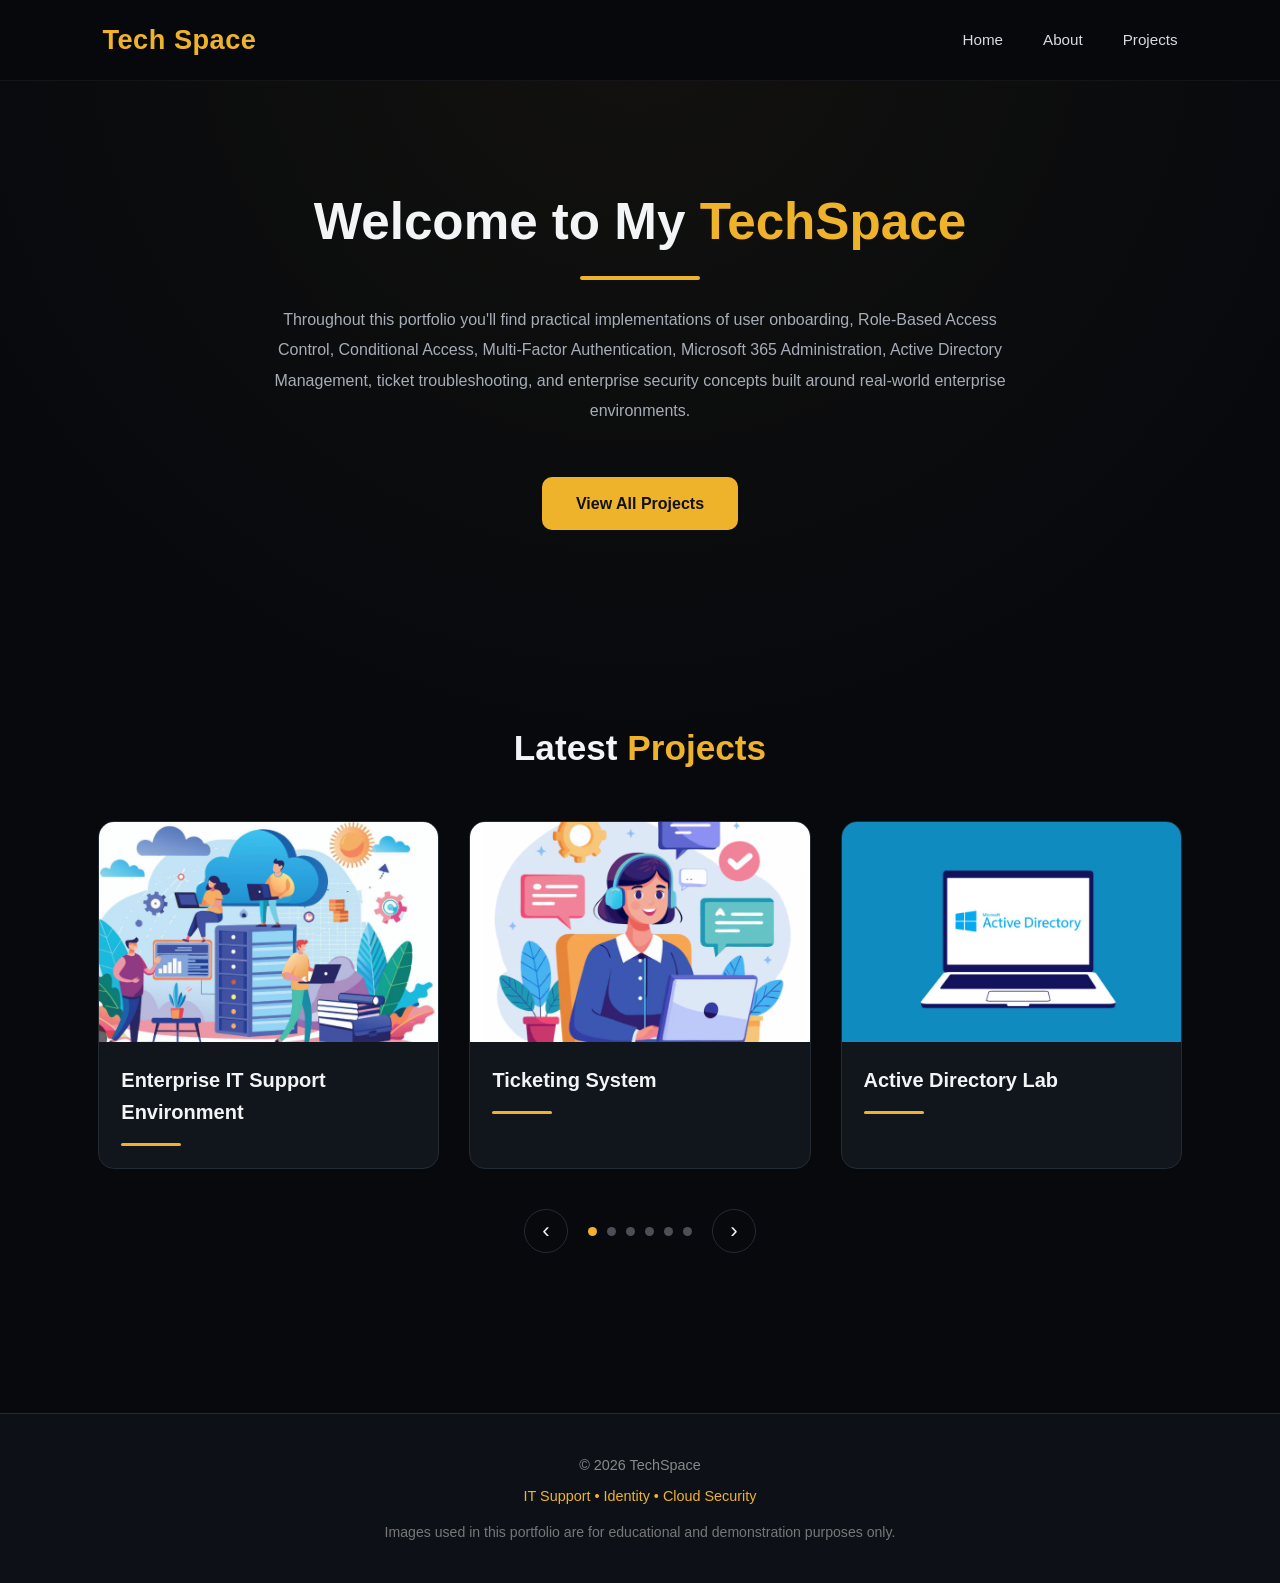
==== commit bc1ef7d3: "Update index.html" ====
--- a/index.html
+++ b/index.html
@@ -16,27 +16,22 @@
 
 <body>
 
-<header class="navbar">
-
-    <!-- <a href="index.html" class="logo">TechSpace</a> -->
-<a href="index.html" class="logo">
-Tech<span>Space</span>
-</a>
-    <nav>
-
-        <ul>
-
-            <li><a href="index.html">Home</a></li>
-
-            <li><a href="about.html">About</a></li>
-
-            <li><a href="projects.html">Projects</a></li>
-
-        </ul>
-
-    </nav>
-
-</header>
+
+    <nav class="navbar">
+
+    <a href="index.html" class="logo">Tech Space</a>
+
+    <button class="menu-toggle" id="menu-toggle">
+        ☰
+    </button>
+
+    <ul id="nav-links">
+        <li><a href="index.html">home</a></li>
+        <li><a href="about.html">about</a></li>
+        <li><a href="projects.html">projects</a></li>
+    </ul>
+
+</nav>
 
 
 <main>
--- a/css/style.css
+++ b/css/style.css
@@ -80,26 +80,22 @@
    NAVBAR
 =========================== */
 
+
 .navbar{
 
     display:flex;
-
     justify-content:space-between;
-
     align-items:center;
 
     padding:18px 8%;
 
     background:rgba(7,9,13,.96);
-
     backdrop-filter:blur(12px);
 
     border-bottom:1px solid rgba(255,255,255,.05);
 
     position:sticky;
-
     top:0;
-
     z-index:999;
 
 }
@@ -109,9 +105,7 @@
     color:var(--gold);
 
     font-size:1.7rem;
-
     font-weight:700;
-
     letter-spacing:.5px;
 
 }
@@ -119,7 +113,6 @@
 nav ul{
 
     display:flex;
-
     gap:40px;
 
     list-style:none;
@@ -131,7 +124,6 @@
     color:#d6dae2;
 
     font-size:.95rem;
-
     font-weight:500;
 
     text-transform:capitalize;
@@ -143,6 +135,81 @@
 nav a:hover{
 
     color:var(--gold);
+
+}
+
+/* Hide hamburger on desktop */
+
+.menu-toggle{
+
+    display:none;
+
+    background:none;
+    border:none;
+
+    color:white;
+
+    font-size:2rem;
+
+    cursor:pointer;
+
+}
+
+
+/* Mobile */
+
+@media (max-width:768px){
+
+    .menu-toggle{
+
+        display:block;
+
+    }
+
+    nav ul{
+
+        position:absolute;
+
+        top:75px;
+        left:0;
+
+        width:100%;
+
+        background:#11151d;
+
+        display:none;
+
+        flex-direction:column;
+
+        gap:0;
+
+        border-top:1px solid #2b2636;
+
+    }
+
+    nav ul.active{
+
+        display:flex;
+
+    }
+
+    nav ul li{
+
+        width:100%;
+
+        border-bottom:1px solid rgba(255,255,255,.05);
+
+    }
+
+    nav ul li a{
+
+        display:block;
+
+        padding:18px;
+
+        text-align:center;
+
+    }
 
 }
 
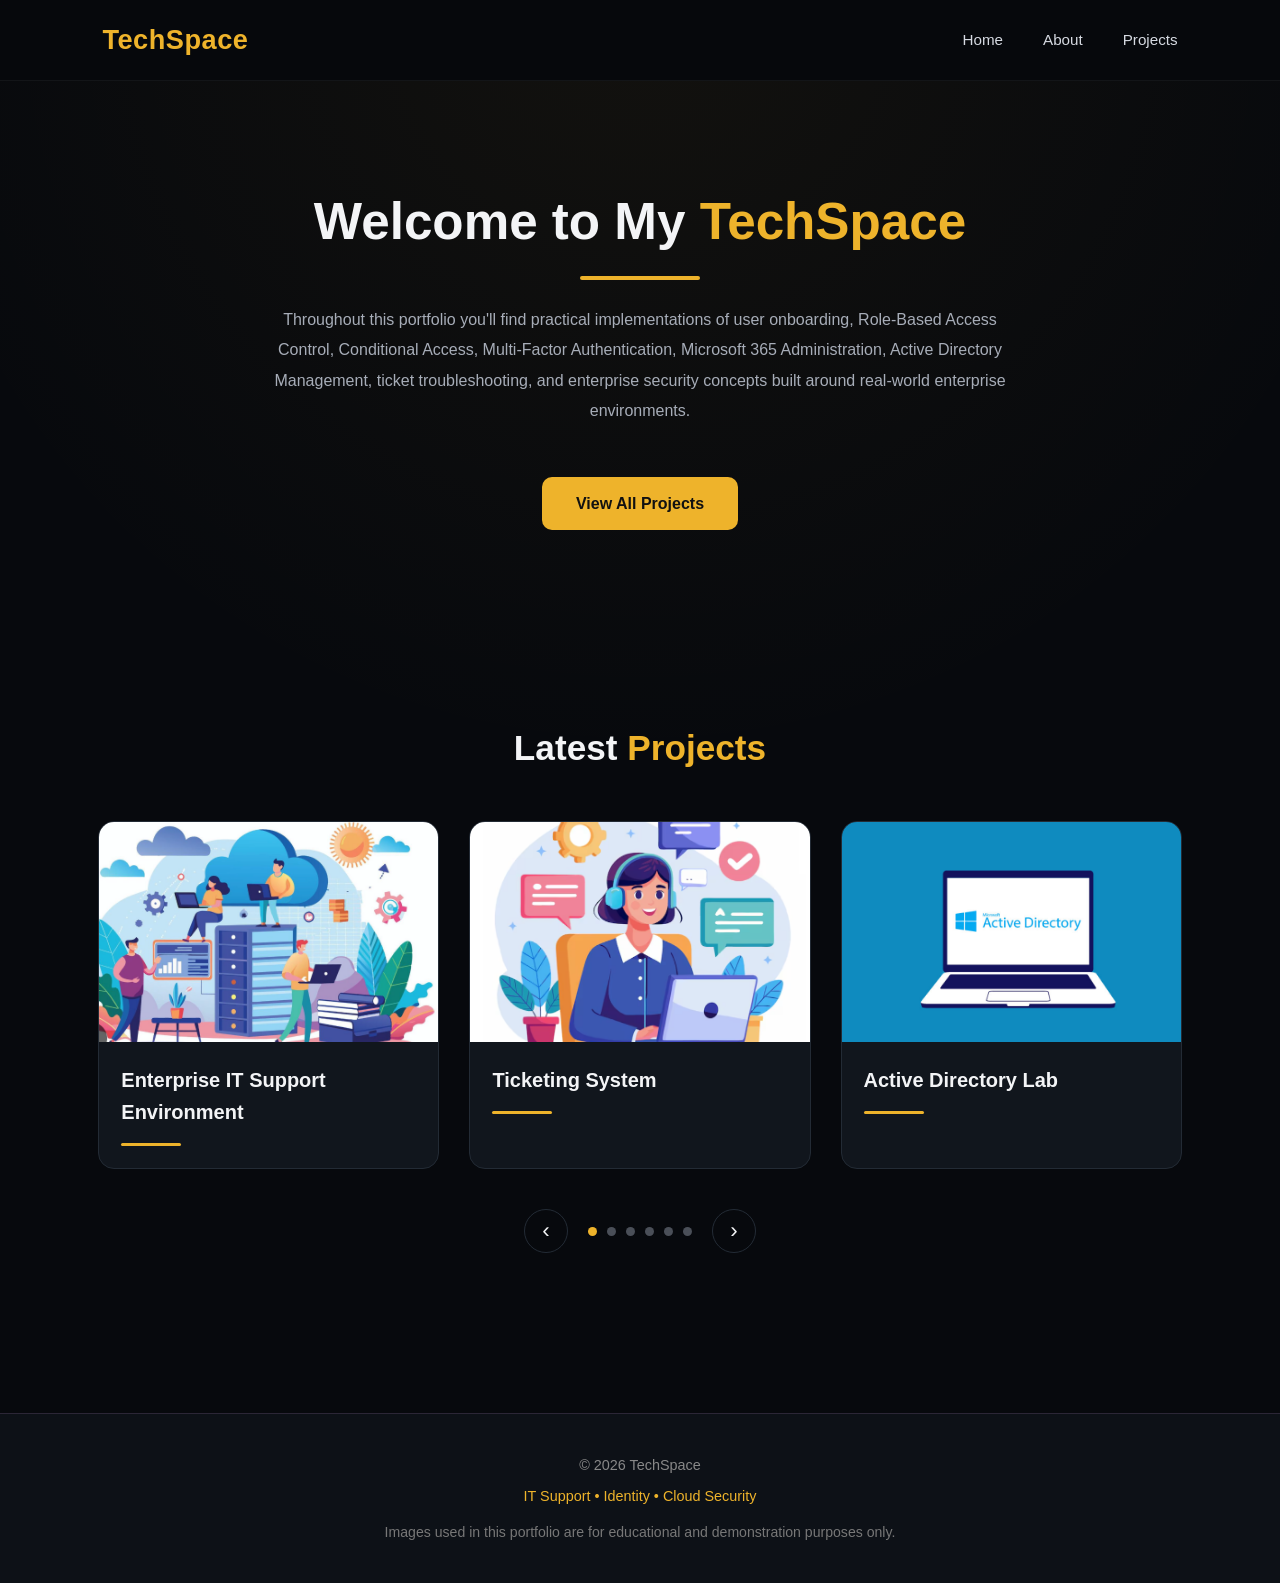
==== commit c8ba9804: "Update index.html" ====
--- a/index.html
+++ b/index.html
@@ -19,7 +19,7 @@
 
     <nav class="navbar">
 
-    <a href="index.html" class="logo">Tech Space</a>
+    <a href="index.html" class="logo">TechSpace</a>
 
     <button class="menu-toggle" id="menu-toggle">
         ☰
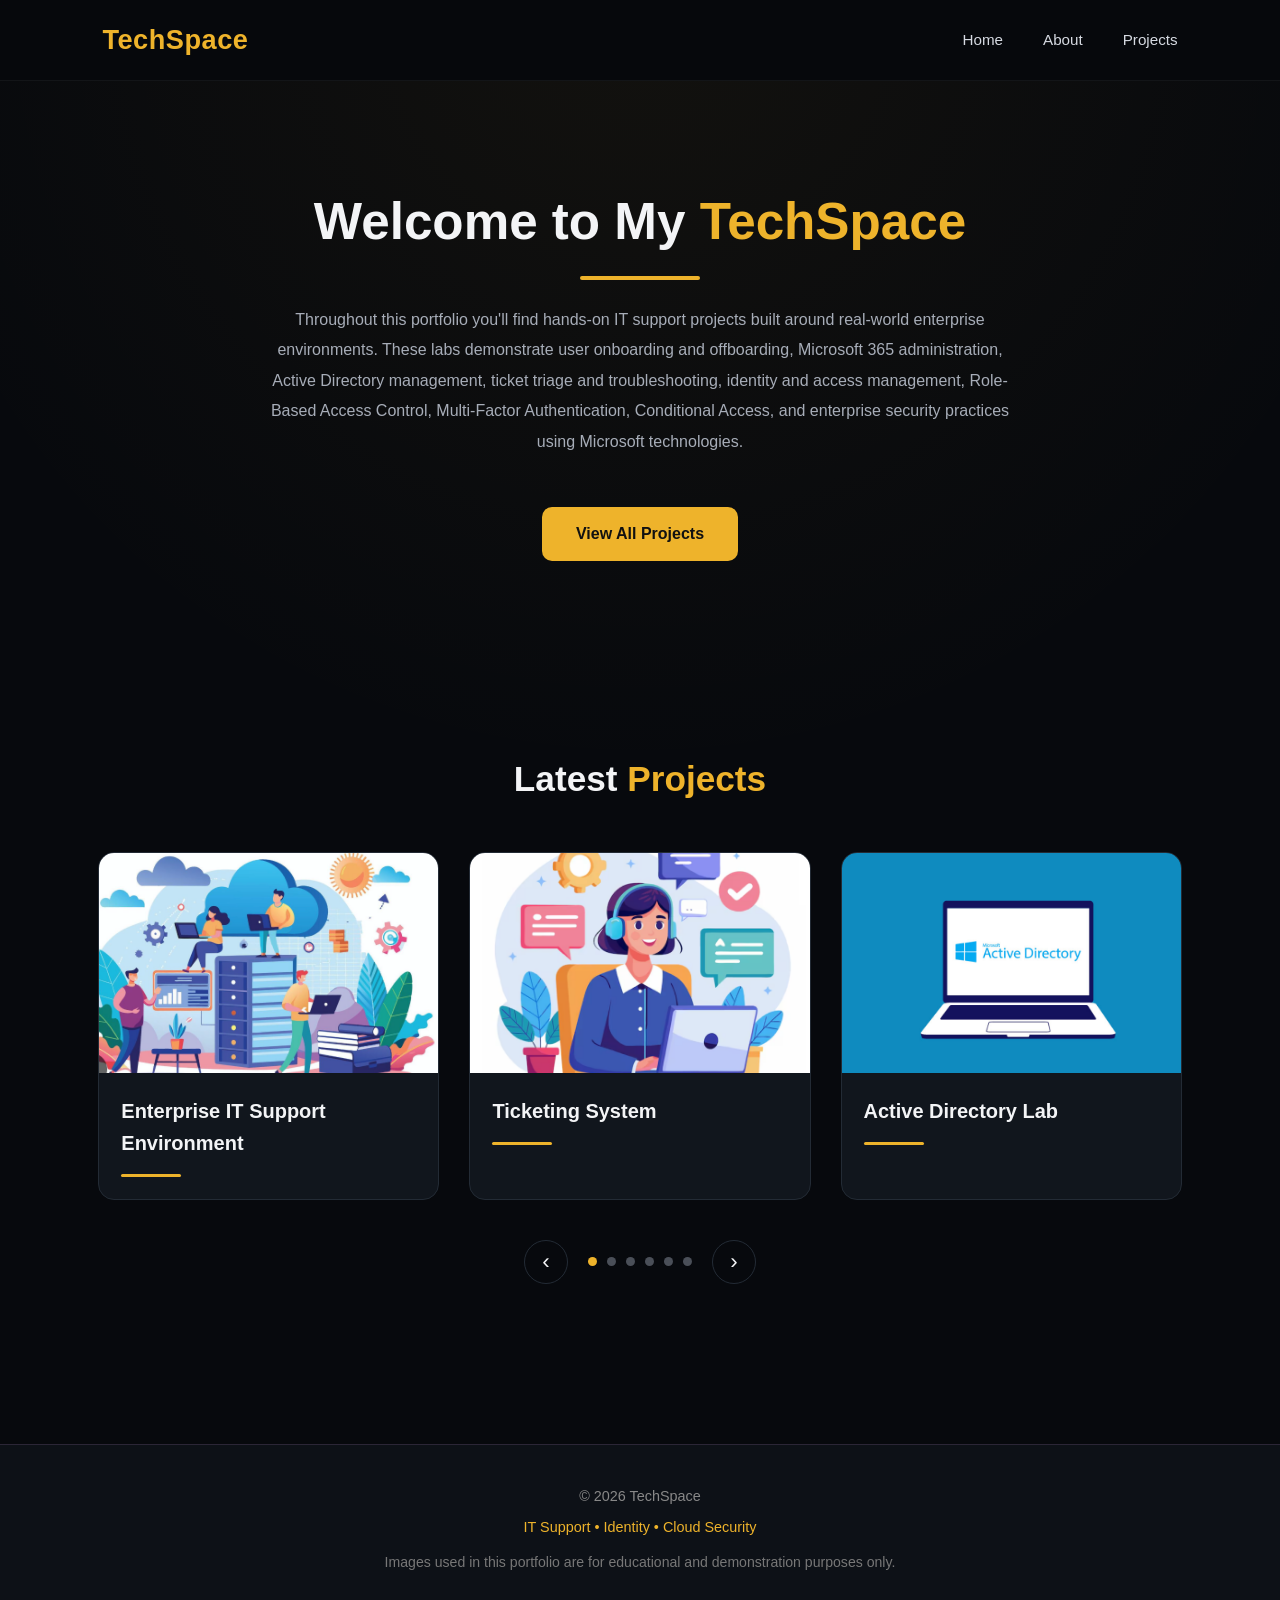
==== commit e3e66321: "Update index.html" ====
--- a/index.html
+++ b/index.html
@@ -10,8 +10,9 @@
 
     <link rel="stylesheet" href="css/style.css">
 
-    <!-- <link href="https://fonts.googleapis.com/css2?family=Cormorant+Garamond:wght@500;600;700&family=Inter:wght@300;400;500;600&display=swap" rel="stylesheet"> -->
-<link href="https://fonts.googleapis.com/css2?family=Inter:wght@300;400;500;600;700&family=Space+Grotesk:wght@400;500;600;700&display=swap" rel="stylesheet">
+    <link
+        href="https://fonts.googleapis.com/css2?family=Inter:wght@300;400;500;600;700&family=Space+Grotesk:wght@400;500;600;700&display=swap"
+        rel="stylesheet">
 </head>
 
 <body>
@@ -19,131 +20,76 @@
 
     <nav class="navbar">
 
-    <a href="index.html" class="logo">TechSpace</a>
+        <a href="index.html" class="logo">TechSpace</a>
 
-    <button class="menu-toggle" id="menu-toggle">
-        ☰
-    </button>
+        <button class="menu-toggle" id="menu-toggle">
+            ☰
+        </button>
 
-    <ul id="nav-links">
-        <li><a href="index.html">home</a></li>
-        <li><a href="about.html">about</a></li>
-        <li><a href="projects.html">projects</a></li>
-    </ul>
+        <ul id="nav-links">
+            <li><a href="index.html">home</a></li>
+            <li><a href="about.html">about</a></li>
+            <li><a href="projects.html">projects</a></li>
+        </ul>
 
-</nav>
-
-
-<main>
-
-<section class="hero">
-
-<h1 class="home-title">
-Welcome to My <span class="gold-text">TechSpace</span>
-</h1>
-
-<p class="home-intro">
-
-Throughout this portfolio you'll find practical implementations of user onboarding,
-Role-Based Access Control, Conditional Access, Multi-Factor Authentication,
-Microsoft 365 Administration, Active Directory Management, ticket troubleshooting,
-and enterprise security concepts built around real-world enterprise environments.
-
-</p>
-
-<div class="button-container">
-
-<a href="projects.html" class="home-button">
-View All Projects
-</a>
-
-</div>
-
-</section>
+    </nav>
 
 
 
 
+    <main>
+
+        <section class="hero">
+
+            <h1 class="home-title">
+                Welcome to My <span class="gold-text">TechSpace</span>
+            </h1>
+
+            <p class="home-intro">
+
+                Throughout this portfolio you'll find hands-on IT support projects built around real-world enterprise
+                environments. These labs demonstrate user onboarding and offboarding, Microsoft 365 administration,
+                Active Directory management, ticket triage and troubleshooting, identity and access management,
+                Role-Based Access Control, Multi-Factor Authentication, Conditional Access, and enterprise
+                security practices using Microsoft technologies.
+            </p>
+
+            <div class="button-container">
+
+                <a href="projects.html" class="home-button">
+                    View All Projects
+                </a>
+
+            </div>
+
+        </section>
 
 
+        <section class="latest-projects">
+
+            <h2 class="section-title">
+                Latest <span class="gold-text">Projects</span>
+            </h2>
+
+            <div class="project-slider-viewport">
+                <div class="project-slider-track" id="projectTrack"></div>
+            </div>
+
+            <div class="slider-controls">
+
+                <button class="slider-arrow" id="prevProject">&#8249;</button>
+
+                <div class="slider-dots" id="projectDots"></div>
+
+                <button class="slider-arrow" id="nextProject">&#8250;</button>
+
+            </div>
+
+        </section>
 
 
-
-
-
-<!-- 
-<section class="latest-projects">
-
-<h2 class="section-title">
-    Latest <span class="gold-text">Projects</span>
-</h2>
-<div class="home-project-grid">
-
-
-<a href="enterprise-setup.html" class="home-project-card">
-
-<img src="./project cover/IT.png">
-
-<h3>Enterprise IT Support Environment</h3>
-
-</a>
-
-
-<a href="spiceworks.html" class="home-project-card">
-
-<img src="./project cover/tksys.png">
-
-<h3>Ticketing System</h3>
-
-</a>
-
-
-<a href="ad.html" class="home-project-card">
-
-<img src="./project cover/ad.png">
-
-<h3>Active Directory Lab</h3>
-
-</a>
-
-</div>
-
-</section> -->
- 
-
-
-
-
-
-
-
-
-
-<section class="latest-projects">
-
-    <h2 class="section-title">
-        Latest <span class="gold-text">Projects</span>
-    </h2>
-
-    <div class="project-slider-viewport">
-        <div class="project-slider-track" id="projectTrack"></div>
-    </div>
-
-    <div class="slider-controls">
-
-        <button class="slider-arrow" id="prevProject">&#8249;</button>
-
-        <div class="slider-dots" id="projectDots"></div>
-
-        <button class="slider-arrow" id="nextProject">&#8250;</button>
-
-    </div>
-
-</section>
-
-
-<!-- technical skills -->
-<!-- <section class="skills-section">
+        <!-- technical skills -->
+        <!-- <section class="skills-section">
 
     <h2>Technical Skills</h2>
 
@@ -207,8 +153,8 @@
  -->
 
 
-<!-- certs -->
-<!-- <section class="certifications-section">
+        <!-- certs -->
+        <!-- <section class="certifications-section">
 
     <h2>Certifications</h2>
 
@@ -228,25 +174,15 @@
 
 </section> -->
 
-</main>
+    </main>
 
-
-
-
-
-
-
-
-
-
-
-<footer class="site-footer">
-    <p>© 2026 TechSpace</p>
-    <p class="footer-sub">IT Support • Identity • Cloud Security</p>
-    <p class="site-disclaimer">
-        Images used in this portfolio are for educational and demonstration purposes only.
-    </p>
-</footer>
+    <footer class="site-footer">
+        <p>© 2026 TechSpace</p>
+        <p class="footer-sub">IT Support • Identity • Cloud Security</p>
+        <p class="site-disclaimer">
+            Images used in this portfolio are for educational and demonstration purposes only.
+        </p>
+    </footer>
 
 
     <div id="lightbox" class="lightbox">
--- a/css/style.css
+++ b/css/style.css
@@ -1,4 +1,3 @@
-
 :root{
 
     --bg:#07090d;
@@ -18,10 +17,6 @@
 
 }
 
-
-/* ===========================
-   GLOBAL
-=========================== */
 
 *{
 
@@ -1045,41 +1040,8 @@
                     Button
 =================================================*/
 
-/* .button-wrapper{
-
-    text-align:center;
-
-    margin-top:35px;
-
-}
-
-.project-btn{
-
-    display:inline-block;
-
-    padding:14px 28px;
-
-    background:#eeb32b;
-
-    color:#111;
-
-    text-decoration:none;
-
-    border-radius:40px;
-
-    font-weight:700;
-
-    transition:.3s;
-
-}
-
-.project-btn:hover{
-
-    transform:translateY(-2px);
-
-    box-shadow:0 8px 22px rgba(238,179,43,.18);
-
-}  */
+
+
 
 
 .project-btn{
@@ -1786,43 +1748,6 @@
 
 
 
-
-/* 
-
-
-.takeaway-list{
-
-    list-style:none;
-    margin:20px 0 0;
-    padding:0;
-    display:flex;
-    flex-direction:column;
-    gap:14px;
-
-}
-
-.takeaway-list li{
-
-    padding:16px 20px;
-    background:#171320;
-    border:1px solid #2b2636;
-    border-left:3px solid #eeb32b;
-    border-radius:12px;
-    color:#d6d2df;
-    font-size:.95rem;
-    line-height:1.7;
-    transition:.25s;
-
-}
-
-.takeaway-list li:hover{
-
-    border-color:#eeb32b;
-    transform:translateX(4px);
-
-} */
-
-
 .takeaway-list{
 
     list-style:none;
@@ -2058,3 +1983,97 @@
     transform:translateX(-3px);
 
 }
+
+
+.os-gallery img{
+
+    height:280px;
+
+    object-fit:cover;
+
+    object-position:top;
+
+}
+
+
+.gallery-four{
+
+    grid-template-columns:repeat(4,1fr);
+
+}
+
+@media(max-width:950px){
+
+    .gallery-four{
+
+        grid-template-columns:repeat(2,1fr);
+
+    }
+
+}
+
+@media(max-width:650px){
+
+    .gallery-four{
+
+        grid-template-columns:1fr;
+
+    }
+
+}
+
+
+
+
+
+
+/* Responsive fallback */
+/* @media (max-width: 900px) {
+  .gpo-simple {
+    grid-template-columns: 1fr;
+  }
+}  */
+
+
+/* Lightbox background */
+.lightbox {
+  display: none;
+  position: fixed;
+  z-index: 999;
+  padding-top: 60px;
+  left: 0;
+  top: 0;
+  width: 100%;
+  height: 100%;
+  background-color: rgba(0, 0, 0, 0.85);
+}
+
+/* Enlarged image */
+.lightbox-content {
+  display: block;
+  margin: auto;
+  max-width: 85%;
+  max-height: 80%;
+  border-radius: 6px;
+}
+
+/* Close button */
+.lightbox-close {
+  position: absolute;
+  top: 20px;
+  right: 40px;
+  color: #ffffff;
+  font-size: 35px;
+  font-weight: 300;
+  cursor: pointer;
+}
+
+/* Cursor pointer on thumbnails */
+.lab-gallery img {
+  cursor: pointer;
+  transition: 0.2s ease;
+}
+
+.lab-gallery img:hover {
+  opacity: 0.85;
+}
